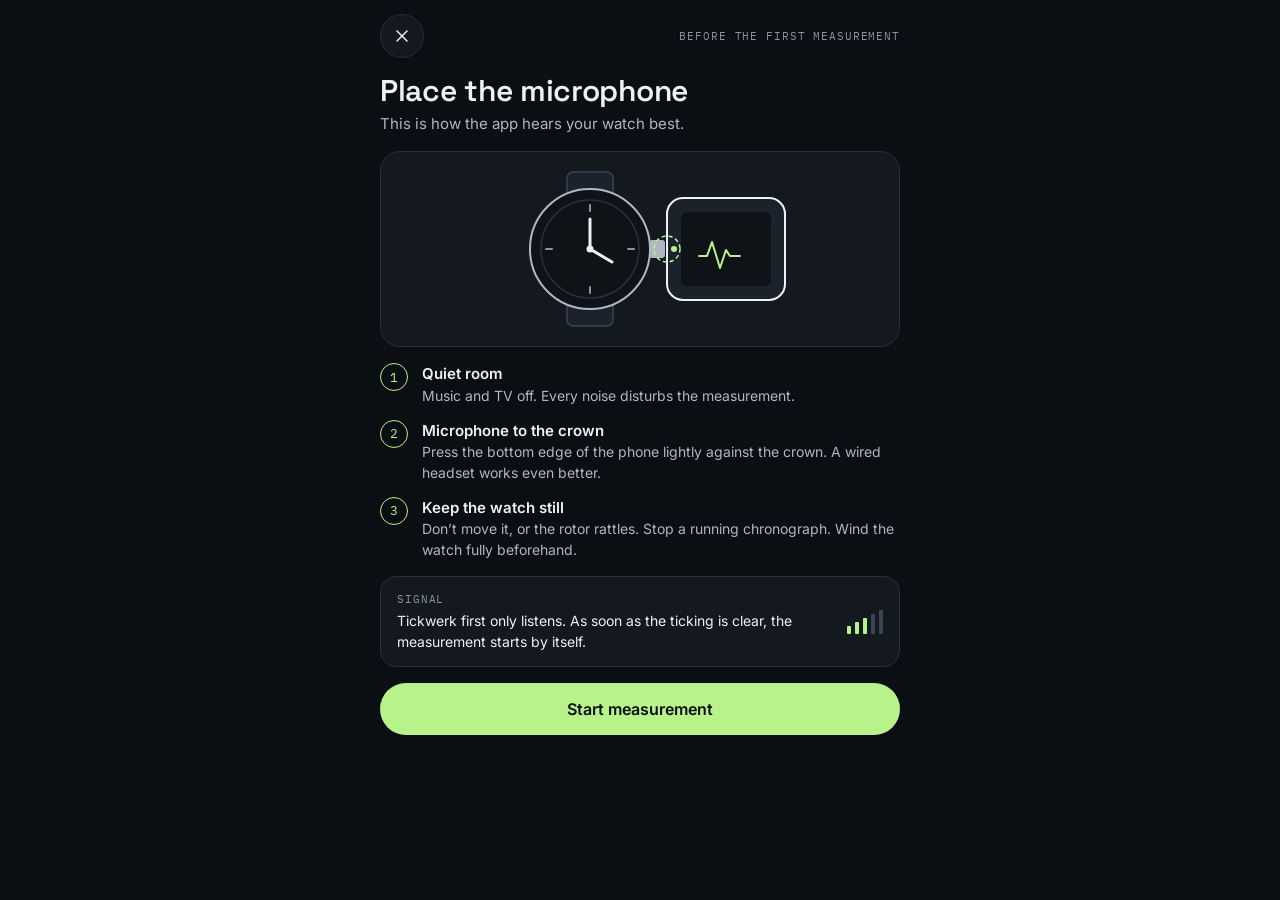
==== tickwerk-app-0.1/index.html @ 592c38da "Testversion 0.6.7: Aufklapper «Warum dauert das 60 Minuten?» Die Seite «Mit Internetzeit eichen» erk" ====
<!DOCTYPE html>
<html lang="de-CH">
<head>
<meta charset="utf-8">
<meta http-equiv="Content-Security-Policy" content="default-src 'none'; script-src 'self'; style-src 'self'; img-src 'self'; font-src 'self'; connect-src 'self' https://time.akamai.com; worker-src 'self'; manifest-src 'self'; media-src 'self' blob:; base-uri 'none'; form-action 'none'; object-src 'none'">
<meta name="referrer" content="no-referrer">
<meta name="viewport" content="width=device-width, initial-scale=1, viewport-fit=cover">
<meta name="theme-color" content="#0B0E12">
<meta name="description" content="Tickwerk misst mit dem Handy-Mikrofon, wie genau eine mechanische Uhr geht: Gangabweichung, Abfallfehler, Amplitude.">
<title>Tickwerk</title>
<link rel="manifest" href="manifest.webmanifest">
<link rel="icon" href="icons/favicon-48.png" sizes="48x48">
<link rel="apple-touch-icon" href="icons/apple-touch-icon.png">
<link rel="stylesheet" href="app.css">
</head>
<body>
<main id="app">

  <!-- ======================= MESSEN ======================= -->
  <section class="screen" id="scr-measure" aria-label="Messen">
    <div class="mhead">
      <div class="mhead-txt">
        <span class="eyebrow" id="mState">Bereit</span>
        <span class="mwatch-name" id="mWatchName">Unbekannte Uhr</span>
        <span class="mono-sub" id="mWatchSub">Werk unbekannt</span>
      </div>
      <button type="button" class="round" id="mWatchPick" aria-label="Uhr wechseln" aria-haspopup="dialog">
        <svg viewBox="0 0 24 24" aria-hidden="true"><path d="M6 9l6 6 6-6"/></svg>
      </button>
    </div>
    <div class="chips">
      <label class="chip"><span class="sr">Lage</span>
        <select id="mPos">
          <option value="ZO">Zifferblatt oben</option>
          <option value="ZU">Zifferblatt unten</option>
          <option value="KU">Krone unten</option>
          <option value="KO">Krone oben</option>
          <option value="KL">Krone links</option>
          <option value="KR">Krone rechts</option>
        </select>
      </label>
      <label class="chip"><span class="sr">Messdauer</span>
        <select id="mDur"><option value="20">20 s</option><option value="30">30 s</option><option value="60">60 s</option></select>
      </label>
      <button type="button" class="chip chip-btn" id="mTools" aria-haspopup="dialog">Werkzeuge</button>
    </div>

    <div class="readout" id="mCountBox">
      <span class="eyebrow">Gangabweichung<button type="button" class="info" data-info="rate" aria-label="Erklärung: Gangabweichung"></button></span>
      <div class="big-row"><span class="big" id="mRate">–</span><span class="big-unit">s/Tag</span></div>
      <div class="count-box"><span class="count-n" id="mCountN"></span><span class="count-t" id="mCountT"></span></div>
      <span class="sigma" id="mSigma"></span>
    </div>
    <div class="scale" aria-hidden="true">
      <div class="scale-track">
        <div class="scale-band"></div>
        <div class="scale-ticks"></div>
        <div class="scale-marker" id="mMarker" hidden><span></span></div>
      </div>
      <div class="scale-labels"><span>−20</span><span>−10</span><span>0</span><span>+10</span><span>+20</span></div>
    </div>
    <p class="verdict-line" id="mVerdict" hidden><span class="dot"></span><span id="mVerdictText"></span></p>
    <div class="notice gr-notice" id="mGr" hidden>
      <p id="mGrText"></p>
      <button type="button" class="btn-link" id="mGrX">Nicht für den Test</button>
      <button type="button" class="btn-ghost small" id="mGrOpen" hidden>Zum Gangreserve-Test</button>
    </div>
    <p class="status center-status" id="status" data-kind="">«Messen» tippen und die Unterkante des Handys an die Krone halten.</p>
    <div class="actions center" id="mSearch" hidden><button type="button" class="btn-ghost small" id="mForce">Jetzt messen</button></div>
    <div class="notice" id="mQuartz" hidden>
      <p>Das klingt nach einer Quarzuhr: ein Schritt pro Sekunde. Mechanische Uhren ticken 5- bis 10-mal pro Sekunde. Eine Quarzuhr misst Tickwerk nicht als Uhr, aber mit ihr lässt sich die Handy-Uhr eichen.</p>
      <button type="button" class="btn-ghost small" id="mQuartzGo">Handy-Uhr damit eichen</button>
    </div>

    <div class="notice" id="bphWarn" hidden>
      <p id="bphWarnText"></p>
      <button type="button" class="btn-ghost small" id="bphFix"></button>
    </div>

    <div class="mlist">
      <div class="mrow">
        <span class="mlabel">Abfallfehler<span class="pro-tag" id="mBeTag" hidden>Pro</span><button type="button" class="info" data-info="be" aria-label="Erklärung: Abfallfehler"></button></span>
        <span class="mval-wrap"><span class="mono-sub" id="mBeNote"></span><span class="mval" id="mBe">–</span></span>
      </div>
      <div class="mrow">
        <span class="mlabel">Amplitude<span class="pro-tag" id="mAmpTag" hidden>Pro</span><button type="button" class="info" data-info="amp" aria-label="Erklärung: Amplitude"></button></span>
        <span class="mval-wrap"><span class="mono-sub" id="mLift"></span><span class="mval" id="mAmp">–</span></span>
      </div>
      <div class="mrow">
        <span class="mlabel">Schlagzahl<button type="button" class="info" data-info="bph" aria-label="Erklärung: Schlagzahl"></button></span>
        <span class="mval-wrap"><span class="mono-sub" id="mBphNote">erkannt</span><span class="mval" id="mBph">–</span></span>
      </div>
    </div>
    <p class="hint center" id="mFree" hidden></p>

    <div class="card tape-card">
      <div class="row-between">
        <span class="eyebrow">Papierstreifen<button type="button" class="info" data-info="tape" aria-label="Erklärung: Papierstreifen"></button></span>
        <span class="signal" id="mSignal" data-level="0">
          <svg viewBox="0 0 16 14" aria-hidden="true"><rect x="0" y="9" width="3" height="5" rx="1"/><rect x="4.3" y="6" width="3" height="8" rx="1"/><rect x="8.6" y="3" width="3" height="11" rx="1"/><rect x="12.9" y="0" width="3" height="14" rx="1"/></svg>
          <span id="mSignalText">kein Signal</span><button type="button" class="info" data-info="signal" aria-label="Erklärung: Signal"></button>
        </span>
      </div>
      <canvas class="plot" id="mTape" height="84" aria-label="Papierstreifen"></canvas>
      <div class="level" aria-hidden="true"><div class="level-fill" id="levelFill"></div></div>
    </div>
    <details class="card details" id="mDetails">
      <summary>Ein Schlag im Detail</summary>
      <canvas class="plot" id="mBeat" height="150" aria-label="Gemittelter Schlag"></canvas>
      <p class="hint" id="mDetailHint">Grün: Tick, blau: Tack. Gestrichelt: Auslösung und Fall.</p>
    </details>

    <button type="button" class="btn-primary btn-big" id="mStart"><span class="prog" id="mProg"></span><span class="btn-label" id="mStartLabel">Messen</span></button>
    <div class="actions center" id="mActions">
      <button type="button" class="btn-ghost small" id="imgBtn" hidden>Als Bild teilen</button>
      <button type="button" class="btn-ghost small" id="shareBtn" hidden>Aufnahme teilen (WAV)<span class="pro-tag">Pro</span></button>
      <button type="button" class="btn-link" id="mGuide">So legst du das Handy an</button>
    </div>
  </section>

  <!-- ======================= MEINE UHREN ======================= -->
  <section class="screen" id="scr-watches" aria-label="Meine Uhren" hidden>
    <div class="phead">
      <div class="title-block">
        <h1>Meine Uhren</h1>
        <span class="mono-sub" id="wCount">0 Uhren</span>
      </div>
      <button type="button" class="round accent" id="wAdd" aria-label="Uhr hinzufügen">
        <svg viewBox="0 0 24 24" aria-hidden="true"><path d="M12 5v14"/><path d="M5 12h14"/></svg>
      </button>
    </div>
    <div class="cards" id="watchCards"></div>
    <div class="empty" id="watchEmpty" hidden>
      <p>Noch keine Uhr gespeichert. Mit einer eigenen Uhr stimmen Hebewinkel und Schlagzahl, und du siehst den Verlauf.</p>
      <button type="button" class="btn-primary" id="wAddFirst">Uhr hinzufügen</button>
    </div>
  </section>

  <!-- ======================= UHR MIT VERLAUF ======================= -->
  <section class="screen" id="scr-watch" aria-label="Uhr mit Verlauf" hidden>
    <div class="bar">
      <button type="button" class="back" data-back><svg viewBox="0 0 24 24" aria-hidden="true"><path d="M15 6l-6 6 6 6"/></svg><span>Meine Uhren</span></button>
      <span class="bar-btns">
        <button type="button" class="round" id="dEdit" aria-label="Uhr bearbeiten">
          <svg viewBox="0 0 24 24" aria-hidden="true"><path d="M4 20h4L19 9l-4-4L4 16z"/><path d="M13.5 6.5l4 4"/></svg>
        </button>
        <button type="button" class="round" id="dShare" aria-label="Messprotokoll als PDF teilen" data-mech>
          <svg viewBox="0 0 24 24" aria-hidden="true"><path d="M12 3v12"/><path d="M8 7l4-4 4 4"/><path d="M5 13v6a2 2 0 0 0 2 2h10a2 2 0 0 0 2-2v-6"/></svg>
        </button>
      </span>
    </div>
    <div class="title-block">
      <h1 class="h1-sm" id="dName"></h1>
      <span class="mono-sub" id="dCal"></span>
      <button type="button" class="btn-link left" id="dDetective" hidden>Werk bestimmen mit dem Werk-Detektiv</button>
    </div>
    <div class="due" id="dDue" hidden></div>
    <div class="card" data-quartz>
      <span class="card-title">Quarzuhr als Referenz</span>
      <p class="hint">Mit dem Mikrofon misst Tickwerk nur mechanische Uhren. Vergleiche diese Uhr über etwa eine Woche mit der genauen Zeit: Dann kennt Tickwerk ihren Gang, und du kannst die Handy-Uhr damit genauer eichen (Mehr → Einstellungen → Eichung → «Mit einer Quarzuhr»).</p>
    </div>
    <div class="actions grow" data-mech>
      <button type="button" class="btn-primary" id="dMeasure">Jetzt messen</button>
      <button type="button" class="btn-ghost" id="dLagen">Lagen-Test<span class="pro-tag">Pro</span></button>
    </div>
    <span class="pdfbar" id="dShareBar" hidden></span>
    <div class="tiles3" data-mech>
      <div class="tile"><span class="eyebrow">Schlagzahl</span><span class="tile-v" id="dBph">–</span><button type="button" class="info" data-info="bph" aria-label="Erklärung: Schlagzahl"></button></div>
      <div class="tile"><span class="eyebrow">Hebewinkel</span><span class="tile-v" id="dLift">–</span><button type="button" class="info" data-info="lift" aria-label="Erklärung: Hebewinkel"></button></div>
      <div class="tile"><span class="eyebrow">Messungen</span><span class="tile-v" id="dCount">0</span></div>
    </div>
    <div class="card" data-mech>
      <div class="row-between"><span class="card-title">Gangabweichung<button type="button" class="info" data-info="rate" aria-label="Erklärung: Gangabweichung"></button></span><span class="mono-sub" id="dRange"></span></div>
      <div class="bars" id="dBars"></div>
      <div class="bar-labels" id="dBarLabels" aria-hidden="true"></div>
    </div>
    <div class="insight" id="dInsight" data-mech hidden></div>
    <details class="card fold dtime" id="dTimeCard" data-fold="dt">
      <summary><span class="fold-t"><span class="card-title">Gang im Alltag</span></span><span class="fold-r"><span class="mono-sub" id="dtSub"></span><svg class="chev" viewBox="0 0 24 24" aria-hidden="true"><path d="M6 9l6 6 6-6"/></svg></span></summary>
      <div class="fold-body">
        <div class="big-row dt-rate" id="dtRateRow" hidden><span class="big big-md" id="dtRate">–</span><span class="big-unit">s/Tag</span></div>
        <span class="sigma" id="dtSigma"></span>
        <p class="hint" id="dtText"></p>
        <ul class="rows lrows" id="dtRows"></ul>
        <div class="actions">
          <button type="button" class="btn-ghost small" id="dtNow">Mit der Atomzeit vergleichen</button>
          <button type="button" class="btn-link" id="dtReset" hidden>Neue Reihe beginnen</button>
          <button type="button" class="info" data-info="daily" aria-label="Erklärung: Gang im Alltag"></button>
        </div>
        <div class="remind" id="dtRemind" hidden>
          <span class="remind-t" id="dtDue"></span>
          <div class="actions"><a class="btn-ghost small btn-a" id="dtCal" href="#" target="_blank" rel="noopener noreferrer">Google Kalender</a><button type="button" class="btn-ghost small" id="dtIcs">Kalenderdatei (.ics)</button></div>
        </div>
      </div>
    </details>
    <details class="card fold dgr" id="dGrCard" data-fold="gr" data-mech>
      <summary><span class="fold-t"><span class="card-title">Gangreserve-Test<span class="pro-tag">Pro</span></span></span><span class="fold-r"><span class="mono-sub" id="grSub"></span><svg class="chev" viewBox="0 0 24 24" aria-hidden="true"><path d="M6 9l6 6 6-6"/></svg></span></summary>
      <div class="fold-body">
        <p class="hint" id="grText"></p>
        <ul class="rows lrows" id="grRows" hidden></ul>
        <p class="verdict-line left" id="grVerdict" data-kind="" hidden><span class="dot"></span><span id="grVerdictText"></span></p>
        <p class="hint" id="grIso" hidden></p>
        <div class="actions">
          <button type="button" class="btn-ghost small" id="grGo">Voll aufgezogen: jetzt messen</button>
          <button type="button" class="btn-link" id="grStop" hidden>Uhr ist stehen geblieben</button>
          <button type="button" class="btn-link" id="grReset" hidden>Neuen Test beginnen</button>
          <button type="button" class="info" data-info="gr" aria-label="Erklärung: Gangreserve-Test"></button>
        </div>
        <div class="remind" id="grRemind" hidden>
          <span class="remind-t" id="grDue"></span>
          <div class="actions"><a class="btn-ghost small btn-a" id="grCal" href="#" target="_blank" rel="noopener noreferrer">Google Kalender</a><button type="button" class="btn-ghost small" id="grIcs">Kalenderdatei (.ics)</button></div>
        </div>
      </div>
    </details>
    <details class="card fold dlagen" id="dLagenCard" data-fold="lg" data-mech hidden>
      <summary><span class="fold-t"><span class="card-title">Letzter Lagen-Test</span></span><span class="fold-r"><span class="mono-sub" id="dlSub"></span><svg class="chev" viewBox="0 0 24 24" aria-hidden="true"><path d="M6 9l6 6 6-6"/></svg></span></summary>
      <div class="fold-body">
        <span class="mono-sub" id="dlDate"></span>
        <dl class="metrics">
          <div class="metric"><dt>Mittel</dt><dd id="dlMean">–</dd><small>s/Tag</small></div>
          <div class="metric"><dt>Lagendifferenz<button type="button" class="info" data-info="spread" aria-label="Erklärung: Lagendifferenz"></button></dt><dd id="dlSpread">–</dd><small>s/Tag</small></div>
          <div class="metric"><dt>Abfallfehler<button type="button" class="info" data-info="be" aria-label="Erklärung: Abfallfehler"></button></dt><dd id="dlBe">–</dd><small>ms, Mittel</small></div>
          <div class="metric"><dt>Amplitude<button type="button" class="info" data-info="amp" aria-label="Erklärung: Amplitude"></button></dt><dd id="dlAmp">–</dd><small>waagrecht / senkrecht</small></div>
          <div class="metric wide"><dt>ETA-Stufe zum Vergleich<button type="button" class="info" data-info="grade" aria-label="Erklärung: ETA-Stufen"></button></dt><dd id="dlGrade">–</dd><small id="dlGradeSub"></small></div>
          <div class="metric wide" id="dlGangBox" hidden><dt>Werksvorgabe</dt><dd id="dlGang">–</dd><small id="dlGangSub"></small></div>
        </dl>
        <ul class="rows lrows" id="dlRows"></ul>
        <p class="hint" id="dlNote" hidden></p>
        <div class="actions">
          <button type="button" class="btn-ghost small" id="dlPdf">Protokoll dieses Tests (PDF)</button>
          <button type="button" class="btn-ghost small" id="dlImg">Als Bild teilen</button>
          <button type="button" class="btn-ghost small" id="dlOpen" hidden>Fortsetzen</button>
        </div>
        <span class="pdfbar" id="dlPdfBar" hidden></span>
      </div>
    </details>
    <details class="card fold" id="dListCard" data-fold="ms" data-mech>
      <summary><span class="fold-t"><span class="card-title">Letzte Messungen</span></span><span class="fold-r"><span class="mono-sub" id="dListSub"></span><svg class="chev" viewBox="0 0 24 24" aria-hidden="true"><path d="M6 9l6 6 6-6"/></svg></span></summary>
      <div class="fold-body">
        <ul class="rows" id="dList"></ul>
        <p class="hint" id="dMore" hidden></p>
        <div class="actions">
          <button type="button" class="btn-ghost small" id="dPdf">Messprotokoll (PDF)<span class="pro-tag">Pro</span></button>
          <button type="button" class="btn-ghost small" id="dCsv">Tabelle (CSV)<span class="pro-tag">Pro</span></button>
        </div>
        <span class="pdfbar" id="dPdfBar" hidden></span>
        <span class="pdfbar" id="dCsvBar" hidden></span>
      </div>
    </details>
  </section>

  <!-- ======================= UHR HINZUFÜGEN / BEARBEITEN ======================= -->
  <section class="screen" id="scr-edit" aria-label="Uhr bearbeiten" hidden>
    <div class="bar">
      <button type="button" class="back" data-back><svg viewBox="0 0 24 24" aria-hidden="true"><path d="M15 6l-6 6 6 6"/></svg><span>Zurück</span></button>
    </div>
    <h1 id="watchFormTitle">Uhr hinzufügen</h1>
    <form class="form" id="watchForm" autocomplete="off">
      <div class="field find" id="wFindBox">
        <label for="wFind">Modell oder Werk suchen</label>
        <input type="search" id="wFind" placeholder="z. B. Submariner, PRX, Speedmaster, 2824" enterkeyhint="search"
               role="combobox" aria-autocomplete="list" aria-expanded="false" aria-controls="wFindList" spellcheck="false">
        <ul class="suggest" id="wFindList" role="listbox" aria-label="Vorschläge" hidden></ul>
        <p class="hint" id="wFindNote"></p>
        <button type="button" class="btn-link left" id="wMissing" hidden>Modell fehlt? Melden</button>
      </div>
      <div class="field">
        <label for="wName">Name</label>
        <input type="text" id="wName" placeholder="z. B. Omega Seamaster" required maxlength="60">
      </div>
      <label class="switch"><input type="checkbox" id="wQuartz"><span>Quarzuhr</span></label>
      <p class="hint">Für eine Uhr mit Batterie. Mit dem Mikrofon misst Tickwerk nur mechanische Uhren; eine Quarzuhr dient als Referenz: für «Gang im Alltag» und um die Handy-Uhr genauer zu eichen.</p>
      <div class="form" id="wMech">
      <div class="field find">
        <label for="wCalFind">Kaliber (Werk)</label>
        <div class="combo">
          <input type="search" id="wCalFind" placeholder="Werk suchen, z. B. 2824, NH35, L888" enterkeyhint="search"
                 role="combobox" aria-autocomplete="list" aria-expanded="false" aria-controls="wCalList" spellcheck="false" autocomplete="off">
          <button type="button" class="combo-x" id="wCalClear" aria-label="Werk entfernen" hidden><svg viewBox="0 0 24 24" aria-hidden="true"><path d="M7 7l10 10"/><path d="M17 7L7 17"/></svg></button>
        </div>
        <input type="hidden" id="wCal" value="">
        <ul class="suggest" id="wCalList" role="listbox" aria-label="Werke" hidden></ul>
        <p class="hint" id="wCalNote"></p>
        <button type="button" class="btn-link left" id="wDetective">Werk unbekannt? Werk-Detektiv</button>
      </div>
      <div class="row2">
        <div class="field">
          <label for="wLift">Hebewinkel</label>
          <div class="inline"><input type="number" id="wLift" value="52" min="30" max="70" step="0.5" inputmode="decimal"><span class="unit">Grad</span></div>
        </div>
        <div class="field">
          <label for="wBph">Schlagzahl (erwartet)</label>
          <select id="wBph">
            <option value="">unbekannt</option>
            <option value="12000">12’000</option><option value="14400">14’400</option><option value="17280">17’280</option><option value="18000">18’000</option>
            <option value="19800">19’800</option><option value="21600">21’600</option><option value="25200">25’200</option><option value="28800">28’800</option>
            <option value="36000">36’000</option><option value="43200">43’200</option>
          </select>
        </div>
      </div>
      <p class="hint">Der Hebewinkel wirkt nur auf die Amplitude. Unbekannt: 52 Grad lassen. Die Schlagzahl erkennt Tickwerk selbst und meldet sich, wenn sie nicht zur Angabe passt.</p>
      </div>
      <button type="submit" class="btn-primary btn-big" id="wSave">Speichern</button>
      <button type="button" class="btn-ghost btn-big danger" id="wDelete" hidden>Uhr löschen</button>
    </form>
  </section>

  <!-- ======================= LAGEN-TEST ======================= -->
  <section class="screen" id="scr-lagen" aria-label="Lagen-Test" hidden>
    <div class="bar">
      <button type="button" class="back" id="lBack"><svg viewBox="0 0 24 24" aria-hidden="true"><path d="M15 6l-6 6 6 6"/></svg><span id="lBackLabel">Zurück</span></button>
      <span class="mono-sub" id="lStep"></span>
    </div>
    <div class="title-block">
      <h1>Lagen-Test</h1>
      <p class="lead" id="lLead"></p>
    </div>
    <div class="seg" role="radiogroup" aria-label="Anzahl Lagen" id="lSet">
      <button type="button" role="radio" data-set="4">4 Lagen</button>
      <button type="button" role="radio" data-set="6">6 Lagen</button>
    </div>
    <div class="progress" id="lProgress" aria-hidden="true"></div>
    <div class="card lresult" id="lResult" hidden>
      <span class="eyebrow">Ergebnis · Mittel der Lagen</span>
      <div class="big-row"><span class="big big-md" id="lgMean">–</span><span class="big-unit">s/Tag</span></div>
      <dl class="metrics">
        <div class="metric"><dt>Lagendifferenz<button type="button" class="info" data-info="spread" aria-label="Erklärung: Lagendifferenz"></button></dt><dd id="lgSpread">–</dd><small>s/Tag</small></div>
        <div class="metric"><dt>Senkrecht − waagrecht<button type="button" class="info" data-info="hv" aria-label="Erklärung: Senkrecht gegenüber waagrecht"></button></dt><dd id="lgHV">–</dd><small>s/Tag</small></div>
        <div class="metric"><dt>Abfallfehler<button type="button" class="info" data-info="be" aria-label="Erklärung: Abfallfehler"></button></dt><dd id="lgBe">–</dd><small>ms, Mittel</small></div>
        <div class="metric"><dt>Amplitude<button type="button" class="info" data-info="amp" aria-label="Erklärung: Amplitude"></button></dt><dd id="lgAmp">–</dd><small id="lgAmpNote">waagrecht / senkrecht</small></div>
        <div class="metric wide"><dt>ETA-Stufe zum Vergleich<button type="button" class="info" data-info="grade" aria-label="Erklärung: ETA-Stufen"></button></dt><dd id="lgGrade">–</dd><small id="lgGradeSub"></small></div>
        <div class="metric wide" id="lgGangBox" hidden><dt>Werksvorgabe</dt><dd id="lgGang">–</dd><small id="lgGangSub"></small></div>
      </dl>
      <canvas class="plot" id="lagenChart" height="190" aria-label="Gang je Lage"></canvas>
      <p class="verdict" id="lgVerdict"></p>
      <button type="button" class="btn-primary" id="lgPdf">Protokoll dieses Tests (PDF)</button>
      <button type="button" class="btn-ghost" id="lgImg">Als Bild teilen</button>
      <span class="pdfbar" id="lgPdfBar" hidden></span>
    </div>
    <div class="tiles2" id="lTiles"></div>
    <div class="card diff-card" id="lDiffCard">
      <div class="diff-txt"><span class="card-title">Grösste Lagendifferenz bisher</span><span class="mono-sub" id="lDiffSub">noch zu wenige Lagen</span></div>
      <span class="diff-v" id="lDiff">–</span>
    </div>
    <p class="status" id="lStatus" data-kind=""></p>
    <button type="button" class="btn-primary btn-big" id="lNext"><span class="btn-label" id="lNextLabel">Messen</span></button>
    <button type="button" class="btn-ghost btn-big" id="lCancel">Abbrechen</button>
  </section>

  <!-- ======================= LAGEN-TEST: EINE LAGE MESSEN ======================= -->
  <section class="screen" id="scr-lpos" aria-label="Lage messen" hidden>
    <div class="bar">
      <button type="button" class="back" data-back><svg viewBox="0 0 24 24" aria-hidden="true"><path d="M15 6l-6 6 6 6"/></svg><span>Alle Lagen</span></button>
      <span class="mono-sub" id="pStep"></span>
    </div>
    <div class="card lp-guide" id="pCountBox">
      <svg class="pos-icon lp-icon" id="pIcon" viewBox="0 0 110 110" role="img" aria-label=""></svg>
      <div class="lp-count"><span class="count-n" id="pCountN"></span><span class="count-t" id="pCountT"></span></div>
      <div class="lp-guide-txt">
        <span class="eyebrow">So liegt die Uhr</span>
        <span class="now-name" id="pName"></span>
        <span class="now-hint" id="pHint"></span>
      </div>
    </div>
    <div class="card lp-live">
      <div class="row-between">
        <span class="eyebrow" id="pState">Bereit</span>
        <span class="signal" id="pSignal" data-level="0">
          <svg viewBox="0 0 16 14" aria-hidden="true"><rect x="0" y="9" width="3" height="5" rx="1"/><rect x="4.3" y="6" width="3" height="8" rx="1"/><rect x="8.6" y="3" width="3" height="11" rx="1"/><rect x="12.9" y="0" width="3" height="14" rx="1"/></svg>
          <span id="pSignalText">kein Signal</span><button type="button" class="info" data-info="signal" aria-label="Erklärung: Signal"></button>
        </span>
      </div>
      <div class="big-row lp-rate"><span class="big big-md" id="pRate">–</span><span class="big-unit">s/Tag</span></div>
      <span class="sigma center" id="pSub"></span>
      <dl class="metrics" id="pMetrics" hidden>
        <div class="metric"><dt>Amplitude<button type="button" class="info" data-info="amp" aria-label="Erklärung: Amplitude"></button></dt><dd id="pAmp">–</dd><small id="pAmpNote"></small></div>
        <div class="metric"><dt>Abfallfehler<button type="button" class="info" data-info="be" aria-label="Erklärung: Abfallfehler"></button></dt><dd id="pBe">–</dd><small>ms</small></div>
      </dl>
      <canvas class="plot" id="pTape" height="84" aria-label="Papierstreifen"></canvas>
      <div class="level" aria-hidden="true"><div class="level-fill" id="pLevel"></div></div>
    </div>
    <p class="status" id="pStatus" data-kind=""></p>
    <div class="actions center" id="pSearch" hidden><button type="button" class="btn-ghost small" id="pForce">Jetzt messen</button></div>
    <button type="button" class="btn-primary btn-big" id="pStart"><span class="prog" id="pProg"></span><span class="btn-label" id="pStartLabel">Messen</span></button>
    <button type="button" class="btn-ghost btn-big" id="pAlt" hidden>Zur Auswahl</button>
  </section>

  <!-- ======================= REGULIEREN ======================= -->
  <section class="screen" id="scr-reg" aria-label="Regulieren" hidden>
    <div class="bar">
      <button type="button" class="back" data-back><svg viewBox="0 0 24 24" aria-hidden="true"><path d="M15 6l-6 6 6 6"/></svg><span>Zurück</span></button>
    </div>
    <div class="title-block">
      <h1>Regulieren</h1>
      <span class="mono-sub" id="rWatch"></span>
      <p class="lead">Der Gang laufend, alle zwei Sekunden neu: So siehst du sofort, was eine Verstellung am Werk bewirkt. Gespeichert wird nichts.</p>
    </div>
    <div class="card reg-live">
      <div class="row-between">
        <span class="eyebrow" id="rState">Bereit</span>
        <span class="signal" id="rSignal" data-level="0">
          <svg viewBox="0 0 16 14" aria-hidden="true"><rect x="0" y="9" width="3" height="5" rx="1"/><rect x="4.3" y="6" width="3" height="8" rx="1"/><rect x="8.6" y="3" width="3" height="11" rx="1"/><rect x="12.9" y="0" width="3" height="14" rx="1"/></svg>
          <span id="rSignalText">kein Signal</span><button type="button" class="info" data-info="signal" aria-label="Erklärung: Signal"></button>
        </span>
      </div>
      <div class="big-row reg-rate"><span class="big big-md" id="rRate">–</span><span class="big-unit">s/Tag</span></div>
      <span class="sigma center" id="rSub"></span>
      <div class="scale" aria-hidden="true">
        <div class="scale-track">
          <div class="scale-band"></div>
          <div class="scale-ticks"></div>
          <div class="scale-marker" id="rMarker" hidden><span></span></div>
        </div>
        <div class="scale-labels"><span>−20</span><span>−10</span><span>0</span><span>+10</span><span>+20</span></div>
      </div>
      <dl class="metrics">
        <div class="metric"><dt>Abfallfehler<button type="button" class="info" data-info="be" aria-label="Erklärung: Abfallfehler"></button></dt><dd id="rBe">–</dd><small id="rBeNote">ms</small></div>
        <div class="metric"><dt>Amplitude<button type="button" class="info" data-info="amp" aria-label="Erklärung: Amplitude"></button></dt><dd id="rAmp">–</dd><small id="rAmpNote"></small></div>
      </dl>
    </div>
    <div class="card tape-card">
      <span class="eyebrow">Verlauf · Gang in s/Tag</span>
      <canvas class="plot" id="rTrend" height="128" aria-label="Verlauf des Gangs"></canvas>
    </div>
    <div class="card tape-card">
      <span class="eyebrow">Papierstreifen · Tick und Tack<button type="button" class="info" data-info="tape" aria-label="Erklärung: Papierstreifen"></button></span>
      <canvas class="plot" id="rTape" height="84" aria-label="Papierstreifen"></canvas>
      <div class="level" aria-hidden="true"><div class="level-fill" id="rLevel"></div></div>
    </div>
    <p class="status" id="rStatus" data-kind=""></p>
    <button type="button" class="btn-primary btn-big" id="rStart"><span class="prog" id="rProg"></span><span class="btn-label" id="rStartLabel">Starten</span></button>
    <p class="hint">Nach einer Verstellung kurz warten: Ändert sich der Gang, merkt Tickwerk das und mittelt neu. Selbst am Werk arbeiten nur, wenn du die Uhr sicher öffnen kannst. Sonst ist das eine Arbeit für den Uhrmacher.</p>
  </section>

  <!-- ======================= WERK-DETEKTIV ======================= -->
  <section class="screen" id="scr-detektiv" aria-label="Werk-Detektiv" hidden>
    <div class="bar">
      <button type="button" class="back" data-back><svg viewBox="0 0 24 24" aria-hidden="true"><path d="M15 6l-6 6 6 6"/></svg><span id="xBackLabel">Zurück</span></button>
    </div>
    <div class="title-block">
      <h1>Werk-Detektiv</h1>
      <p class="lead">Welches Werk steckt in der Uhr? Die Schlagzahl und ein paar Fragen, die du an der Uhr selbst prüfen kannst, grenzen es ein.</p>
    </div>
    <div class="card qcard">
      <span class="field-t">Schlagzahl</span>
      <select id="xBph" aria-label="Schlagzahl">
        <option value="">unbekannt</option>
        <option value="18000">18’000 A/h</option><option value="19800">19’800 A/h</option><option value="21600">21’600 A/h</option>
        <option value="25200">25’200 A/h</option><option value="28800">28’800 A/h</option><option value="36000">36’000 A/h</option>
      </select>
      <p class="hint" id="xBphNote">Am sichersten: die Uhr zuerst einmal messen. Tickwerk erkennt die Schlagzahl dabei selbst.</p>
    </div>
    <div class="card qcard" data-q="auto">
      <span class="field-t">Zieht sich die Uhr beim Tragen selbst auf?</span>
      <span class="hint">Automatik: Durch einen Glasboden sieht man den Rotor, oder «Automatic» steht auf dem Zifferblatt.</span>
      <div class="seg seg3" role="radiogroup"><button type="button" role="radio" data-v="ja">Ja</button><button type="button" role="radio" data-v="nein">Nein</button><button type="button" role="radio" data-v="">Weiss nicht</button></div>
    </div>
    <div class="card qcard" data-q="hand">
      <span class="field-t">Lässt sie sich an der Krone aufziehen?</span>
      <span class="hint">Krone in der ersten Stellung vorwärts drehen: Man spürt ein leichtes Ratschen und die Feder spannt sich.</span>
      <div class="seg seg3" role="radiogroup"><button type="button" role="radio" data-v="ja">Ja</button><button type="button" role="radio" data-v="nein">Nein</button><button type="button" role="radio" data-v="">Weiss nicht</button></div>
    </div>
    <div class="card qcard" data-q="stopp">
      <span class="field-t">Bleibt der Sekundenzeiger stehen, wenn du die Krone ganz herausziehst?</span>
      <span class="hint">Sekundenstopp. Danach die Krone wieder hineindrücken.</span>
      <div class="seg seg3" role="radiogroup"><button type="button" role="radio" data-v="ja">Ja</button><button type="button" role="radio" data-v="nein">Nein</button><button type="button" role="radio" data-v="">Weiss nicht</button></div>
    </div>
    <div class="card qcard" data-q="datum">
      <span class="field-t">Was zeigt die Uhr ausser der Zeit?</span>
      <div class="seg seg4" role="radiogroup"><button type="button" role="radio" data-v="kein">Nichts</button><button type="button" role="radio" data-v="datum">Datum</button><button type="button" role="radio" data-v="tag">Datum, Tag</button><button type="button" role="radio" data-v="">?</button></div>
    </div>
    <div class="card qcard" data-q="chrono">
      <span class="field-t">Ist es ein Chronograph (Stoppuhr mit Drückern neben der Krone)?</span>
      <div class="seg seg3" role="radiogroup"><button type="button" role="radio" data-v="ja">Ja</button><button type="button" role="radio" data-v="nein">Nein</button><button type="button" role="radio" data-v="">Weiss nicht</button></div>
    </div>
    <div class="section">
      <span class="eyebrow" id="xHead">Passende Werke</span>
      <ul class="rows xrows" id="xList"></ul>
      <p class="hint" id="xNote"></p>
    </div>
  </section>

  <!-- ======================= ZEITVERGLEICH (Gang im Alltag) ======================= -->
  <section class="screen" id="scr-zeit" aria-label="Zeitvergleich" hidden>
    <div class="bar">
      <button type="button" class="back" data-back><svg viewBox="0 0 24 24" aria-hidden="true"><path d="M15 6l-6 6 6 6"/></svg><span id="zBackLabel">Zurück</span></button>
      <span class="mono-sub">Zeitvergleich</span>
    </div>
    <div class="title-block">
      <h1 class="h1-sm" id="zTitle">Mit der Atomzeit vergleichen</h1>
      <p class="lead" id="zLead"></p>
      <button type="button" class="btn-link left" id="zRetry" hidden>Nochmals versuchen</button>
    </div>
    <div class="card zclock">
      <span class="eyebrow" id="zClockT">Zeit des Handys</span>
      <span class="zclock-t" id="zClock">--:--:--</span>
    </div>
    <div id="zStep1">
      <p class="lead center">Schau auf den Sekundenzeiger deiner Uhr. Tippe genau dann, wenn er auf der 12 steht.</p>
      <button type="button" class="btn-primary ztap" id="zTap">Jetzt<small>Sekundenzeiger auf 12</small></button>
    </div>
    <div id="zStep2" hidden>
      <div class="card">
        <span class="eyebrow">Deine Uhr zeigte</span>
        <div class="zpick">
          <button type="button" class="round" id="zMinus" aria-label="Eine Minute früher"><svg viewBox="0 0 24 24" aria-hidden="true"><path d="M6 12h12"/></svg></button>
          <span class="zclock-t" id="zWatch">--:--</span>
          <button type="button" class="round" id="zPlus" aria-label="Eine Minute später"><svg viewBox="0 0 24 24" aria-hidden="true"><path d="M12 6v12"/><path d="M6 12h12"/></svg></button>
        </div>
        <p class="hint center" id="zHint">Stimmt die Minute nicht, mit − und + anpassen.</p>
        <span class="eyebrow">Abweichung</span>
        <div class="big-row center"><span class="big big-md" id="zOff">–</span><span class="big-unit">s</span></div>
        <p class="hint center" id="zOffText"></p>
        <p class="hint center" id="zSrc"></p>
      </div>
      <button type="button" class="btn-primary btn-big" id="zSave">Speichern</button>
      <button type="button" class="btn-ghost btn-big" id="zAgain">Nochmals tippen</button>
    </div>
  </section>

  <!-- ======================= MIKROFON ANLEGEN ======================= -->
  <section class="screen" id="scr-guide" aria-label="Mikrofon anlegen" hidden>
    <div class="bar">
      <button type="button" class="round" data-back aria-label="Schliessen"><svg viewBox="0 0 24 24" aria-hidden="true"><path d="M6 6l12 12"/><path d="M18 6L6 18"/></svg></button>
      <span class="eyebrow">Vor der ersten Messung</span>
    </div>
    <div class="title-block">
      <h1>Mikrofon anlegen</h1>
      <p class="lead">So hört die App das Ticken deiner Uhr am besten.</p>
    </div>
    <figure class="guide-fig">
      <svg viewBox="0 0 310 170" role="img" aria-label="Die Unterkante des Handys mit dem Mikrofon berührt die Krone der Uhr">
        <rect x="82" y="8" width="46" height="26" rx="6" class="g-strap"/>
        <rect x="82" y="136" width="46" height="26" rx="6" class="g-strap"/>
        <circle cx="105" cy="85" r="60" class="g-case"/>
        <circle cx="105" cy="85" r="49" class="g-ring"/>
        <path d="M105 41v6M105 123v6M61 85h6M143 85h6" class="g-idx"/>
        <path d="M105 85L105 55" class="g-hand"/>
        <path d="M105 85L127 98" class="g-hand"/>
        <circle cx="105" cy="85" r="3.5" class="g-pin"/>
        <rect x="164" y="76" width="16" height="18" rx="3" class="g-crown"/>
        <rect x="182" y="34" width="118" height="102" rx="16" class="g-phone"/>
        <rect x="196" y="48" width="90" height="74" rx="6" class="g-screen"/>
        <circle cx="189" cy="85" r="3" class="g-mic"/>
        <circle cx="182" cy="85" r="13" class="g-wave"/>
        <path d="M214 92h8l5-14 8 26 6-18 4 6h10" class="g-pulse"/>
      </svg>
    </figure>
    <ol class="steps">
      <li><span class="num">1</span><div><span class="step-t">Ruhiger Raum</span><span class="step-s">Musik und Fernseher aus. Jedes Geräusch stört die Messung.</span></div></li>
      <li><span class="num">2</span><div><span class="step-t">Mikrofon an die Krone</span><span class="step-s">Die Unterkante des Handys leicht an die Krone drücken. Mit einem Kabel-Headset klappt es noch besser.</span></div></li>
      <li><span class="num">3</span><div><span class="step-t">Uhr ruhig liegen lassen</span><span class="step-s">Nicht bewegen, sonst klappert der Rotor. Einen laufenden Chronographen stoppen. Die Uhr vorher voll aufziehen.</span></div></li>
    </ol>
    <div class="card signal-card">
      <div class="signal-txt"><span class="eyebrow">Signal</span><span>Tickwerk hört zuerst nur zu. Sobald das Ticken klar ist, startet die Messung von selbst.</span></div>
      <svg viewBox="0 0 36 24" aria-hidden="true" class="bars-icon"><rect x="0" y="16" width="4" height="8" rx="1"/><rect x="8" y="12" width="4" height="12" rx="1"/><rect x="16" y="8" width="4" height="16" rx="1"/><rect x="24" y="4" width="4" height="20" rx="1" class="off"/><rect x="32" y="0" width="4" height="24" rx="1" class="off"/></svg>
    </div>
    <button type="button" class="btn-primary btn-big" id="gStart">Messung starten</button>
  </section>

  <!-- ======================= MEHR ======================= -->
  <section class="screen" id="scr-more" aria-label="Mehr" hidden>
    <div class="title-block"><h1>Mehr</h1><span class="mono-sub" id="moreVersion"></span></div>
    <ul class="menu">
      <li><button type="button" data-go="pro"><span class="menu-t">Tickwerk Pro</span><span class="menu-s" id="moreProState"></span></button></li>
    </ul>
    <div class="section gap">
      <span class="eyebrow">Werkzeuge</span>
      <ul class="menu" id="moreTools"></ul>
    </div>
    <div class="section gap">
      <span class="eyebrow">App</span>
      <ul class="menu">
        <li><button type="button" data-go="guide"><span class="menu-t">Mikrofon anlegen</span><span class="menu-s">So misst du richtig</span></button></li>
        <li><button type="button" data-go="history"><span class="menu-t">Alle Messungen</span><span class="menu-s" id="moreHistory"></span></button></li>
        <li><button type="button" data-go="settings"><span class="menu-t">Einstellungen</span><span class="menu-s">Sprache, Mikrofon, Datei auswerten, Daten sichern</span></button></li>
        <li><a href="datenschutz.html"><span class="menu-t">Datenschutz</span><span class="menu-s">Was mit deinen Daten passiert</span></a></li>
      </ul>
    </div>
    <div class="section gap">
      <span class="eyebrow">Version</span>
      <ul class="menu">
        <li><button type="button" id="newsBtn"><span class="menu-t">Was ist neu</span><span class="menu-s" id="newsSub"></span></button></li>
        <li><button type="button" id="updCheck"><span class="menu-t">Nach Update suchen</span><span class="menu-s" id="updState" role="status"></span></button></li>
        <li><button type="button" id="diagBtn"><span class="menu-t">Diagnose teilen</span><span class="menu-s">Version, Handy, Mikrofon und letzte Fehler als Text</span></button></li>
      </ul>
    </div>
    <div class="actions">
      <button type="button" class="btn-ghost small" id="installBtn" hidden>App installieren</button>
      <button type="button" class="btn-ghost small" id="updateBtn" hidden>Neue Version: neu laden</button>
    </div>
    <p class="hint" id="versionInfo"></p>
    <p class="hint">Tickwerk misst mit dem Smartphone-Mikrofon. Die Werte sind eine Selbstmessung, keine amtliche Prüfung. Schriften: Inter, Space Grotesk, IBM Plex Mono (SIL Open Font License).</p>
  </section>

  <!-- ======================= TICKWERK PRO ======================= -->
  <section class="screen" id="scr-pro" aria-label="Tickwerk Pro" hidden>
    <div class="bar"><button type="button" class="back" data-back><svg viewBox="0 0 24 24" aria-hidden="true"><path d="M15 6l-6 6 6 6"/></svg><span>Mehr</span></button></div>
    <div class="title-block"><h1>Tickwerk Pro</h1><p class="lead" id="proLead">Einmal kaufen, für immer behalten. Kein Abo.</p></div>
    <ul class="checks">
      <li>Abfallfehler und Amplitude bei jeder Messung</li>
      <li>Lagen-Test: bis zu sechs Lagen wie beim Uhrmacher</li>
      <li>Messprotokoll als PDF zum Drucken und Teilen</li>
      <li>Alle Messungen einer Uhr als Tabelle (CSV) für Excel</li>
      <li>Ganzer Verlauf und beliebig viele Uhren</li>
      <li>Regulier-Modus: der Gang laufend, während du am Werk einstellst</li>
      <li>Gangreserve-Test: voll aufgezogen und nach 24 Stunden</li>
      <li>Mikrofon wählen, zum Beispiel ein angestecktes</li>
      <li>Aufnahmen als WAV teilen</li>
    </ul>
    <p class="hint" id="proFree"></p>
    <div class="card pro-card" id="proState"></div>
    <button type="button" class="btn-primary btn-big" id="proBuy">Pro kaufen</button>
    <button type="button" class="btn-ghost btn-big" id="proRestore">Käufe wiederherstellen</button>
    <div class="card test-card" id="proTest" hidden>
      <label class="switch"><input type="checkbox" id="proTestToggle"><span>Testversion: Pro freigeschaltet</span></label>
      <p class="hint">Nur in der Testversion. Ausschalten, um die Gratis-Version zu prüfen (3 Messungen pro Woche mit allen Werten).</p>
      <button type="button" class="btn-ghost small" id="proTestReset">Gratis-Messungen dieser Woche zurücksetzen</button>
    </div>
    <p class="hint">Der Kauf läuft über Google Play. Tickwerk erfährt dabei weder deinen Namen noch deine Zahlungsdaten.</p>
  </section>

  <!-- ======================= ALLE MESSUNGEN ======================= -->
  <section class="screen" id="scr-history" aria-label="Alle Messungen" hidden>
    <div class="bar"><button type="button" class="back" data-back><svg viewBox="0 0 24 24" aria-hidden="true"><path d="M15 6l-6 6 6 6"/></svg><span>Mehr</span></button></div>
    <div class="title-block">
      <h1>Alle Messungen</h1>
      <select id="historyFilter" class="select-sm" aria-label="Uhr auswählen"></select>
    </div>
    <canvas class="plot" id="historyChart" height="150" aria-label="Gang über die Zeit"></canvas>
    <ul class="rows" id="historyList"></ul>
    <p class="hint" id="historyEmpty">Noch keine Messungen.</p>
    <p class="hint" id="historyPro" hidden></p>
  </section>

  <!-- ======================= EINSTELLUNGEN ======================= -->
  <section class="screen" id="scr-settings" aria-label="Einstellungen" hidden>
    <div class="bar"><button type="button" class="back" data-back><svg viewBox="0 0 24 24" aria-hidden="true"><path d="M15 6l-6 6 6 6"/></svg><span>Mehr</span></button></div>
    <h1>Einstellungen</h1>
    <div class="card">
      <div class="field">
        <label for="langSel">Sprache · Language</label>
        <select id="langSel">
          <option value="auto">Automatisch (Sprache des Handys)</option>
          <option value="de">Deutsch</option>
          <option value="en">English</option>
          <option value="fr">Français</option>
          <option value="it">Italiano</option>
        </select>
      </div>
    </div>
    <div class="card">
      <label class="switch"><input type="checkbox" id="autoStart"><span>Messung automatisch starten</span></label>
      <p class="hint">Tickwerk hört nach «Messen» zuerst nur zu und beginnt von selbst, sobald das Ticken klar ist.</p>
      <label class="switch"><input type="checkbox" id="extendOn"><span>Unsichere Messung verlängern</span></label>
      <p class="hint">Ist der Wert nach der gewählten Dauer unsicherer als ±0,5 s/Tag, misst Tickwerk weiter, höchstens bis 60 Sekunden.</p>
    </div>
    <div class="card">
      <label class="switch"><input type="checkbox" id="netOn"><span>Genaue Zeit aus dem Internet</span></label>
      <p class="hint" id="netHint"></p>
      <div class="field" id="netPickBox" hidden>
        <label for="netPick">Zeitquelle (nur in der Testversion)</label>
        <select id="netPick">
          <option value="">Automatisch: Zeitdienst, sonst Server der App</option>
          <option value="a">Nur der öffentliche Zeitdienst</option>
          <option value="s">Nur der Server der App</option>
        </select>
      </div>
    </div>
    <div class="card">
      <div class="field">
        <label for="micSel">Mikrofon<span class="pro-tag">Pro</span></label>
        <select id="micSel"><option value="">Standard (vom Handy gewählt)</option></select>
      </div>
      <div class="actions"><button type="button" class="btn-ghost small" id="micScan">Mikrofone suchen</button></div>
      <p class="hint" id="micOut">Für ein angestecktes Mikrofon, zum Beispiel über USB-C. Ohne Wahl nimmt Tickwerk das Standard-Mikrofon des Handys.</p>
    </div>
    <div class="card">
      <span class="card-title">Eichung</span>
      <p class="hint" id="setCal"></p>
      <div class="actions"><button type="button" class="btn-ghost small" data-go="eichen">Eichung öffnen</button></div>
    </div>
    <div class="card">
      <div class="field">
        <span class="field-t">Aufnahme aus einer Datei auswerten</span>
        <p class="hint">Gezählt wird sie für die Uhr und die Lage, die unter «Messen» gewählt sind. WAV ist am genauesten.</p>
        <div class="actions"><label class="btn-ghost small file-btn">Datei wählen<input type="file" id="fileIn" accept="audio/*,.wav,.m4a,.mp3"></label></div>
      </div>
    </div>
    <div class="card">
      <span class="card-title">Daten sichern</span>
      <p class="hint">Deine Uhren und Messungen bleiben nur auf diesem Handy. Eine Sicherung kannst du auf ein neues Handy übertragen.</p>
      <div class="actions">
        <button type="button" class="btn-ghost small" id="exportBtn">Sicherung speichern</button>
        <label class="btn-ghost small file-btn">Sicherung laden<input type="file" id="importIn" accept=".json,application/json"></label>
      </div>
      <p class="hint" id="backupOut"></p>
      <button type="button" class="btn-ghost small danger" id="wipeBtn">Alle Daten löschen</button>
    </div>
  </section>

  <!-- ======================= HANDY-UHR EICHEN ======================= -->
  <section class="screen" id="scr-eichen" aria-label="Eichung" hidden>
    <div class="bar"><button type="button" class="back" data-back><svg viewBox="0 0 24 24" aria-hidden="true"><path d="M15 6l-6 6 6 6"/></svg><span>Zurück</span></button></div>
    <div class="title-block">
      <h1>Eichung</h1>
      <p class="lead">Die Uhr im Handy gibt bei jeder Messung den Takt an, und sie geht selbst nicht ganz genau. Eine Eichung zeigt, um wie viel. Danach korrigiert Tickwerk jede Messung.</p>
    </div>
    <div class="card cal-card">
      <div class="row-between"><span class="eyebrow">Eichung</span><span class="mono-sub" id="calMic"></span></div>
      <div class="big-row"><span class="big big-md" id="calVal">–</span><span class="big-unit">ppm</span></div>
      <p class="hint" id="calSub"></p>
      <p class="hint" id="calAcc" hidden></p>
      <p class="hint" id="calAge" data-kind="warn" hidden>Die Eichung ist über sechs Monate alt. Die Uhr im Handy verändert sich mit der Zeit ein wenig: am besten neu eichen.</p>
    </div>
    <div class="section gap">
      <span class="eyebrow">Neu eichen</span>
      <ul class="menu" id="calMethods">
        <li><button type="button" data-go="eichquarz" data-cal="q"><span class="menu-t">Mit einer Quarzuhr<span class="now-tag" hidden>aktuell</span></span><span class="menu-s">2½ Minuten, mit einer Quarzuhr wie einer Swatch. Etwa ± 6 ppm; kennt Tickwerk ihren Gang, unter ± 1 ppm.</span></button></li>
        <li><button type="button" data-go="eichzeit" data-cal="z"><span class="menu-t">Mit Internetzeit<span class="now-tag" hidden>aktuell</span></span><span class="menu-s">60 Minuten am Ladegerät, ohne Uhr. Etwa ± 1 ppm.</span></button></li>
        <li><button type="button" data-go="eichdatei"><span class="menu-t">Aus einer Aufnahme</span><span class="menu-s">Eine Tonaufnahme einer Quarzuhr auswerten, die mit diesem Handy gemacht ist.</span></button></li>
        <li><button type="button" data-go="eichhand" data-cal="h"><span class="menu-t">Von Hand eintragen<span class="now-tag" hidden>aktuell</span></span><span class="menu-s">Wenn du den Wert schon kennst.</span></button></li>
      </ul>
    </div>
  </section>

  <section class="screen" id="scr-eichquarz" aria-label="Mit einer Quarzuhr eichen" hidden>
    <div class="bar"><button type="button" class="back" data-back><svg viewBox="0 0 24 24" aria-hidden="true"><path d="M15 6l-6 6 6 6"/></svg><span>Zurück</span></button></div>
    <div class="title-block">
      <h1>Mit einer Quarzuhr eichen</h1>
      <p class="lead">Der Sekundenschritt einer Quarzuhr ist sehr gleichmässig. Tickwerk hört ihr 2½ Minuten zu und sieht daran, um wie viel die Uhr im Handy abweicht.</p>
      <p class="hint cal-now"></p>
    </div>
    <ol class="steps">
      <li><span class="num">1</span><div><span class="step-t">Quarzuhr bereitlegen</span><span class="step-s">Eine Quarzuhr, deren Sekundenzeiger jede Sekunde einen Schritt macht, zum Beispiel eine Swatch. Der Raum soll ruhig sein.</span></div></li>
      <li><span class="num">2</span><div><span class="step-t">Handy anlegen</span><span class="step-s">Die Unterkante des Handys an die Quarzuhr halten, wie bei einer Messung.</span></div></li>
      <li><span class="num">3</span><div><span class="step-t">2½ Minuten messen</span><span class="step-s">«Quarzuhr messen» tippen und das Handy ruhig halten. Nicht reden, bis die Zeit um ist.</span></div></li>
    </ol>
    <button type="button" class="btn-primary btn-big" id="quartzRec"><span class="prog" id="quartzProg"></span><span class="btn-label" id="quartzLabel">Quarzuhr messen (2½ Minuten)</span></button>
    <p class="status" id="quartzOut" data-kind=""></p>
    <details class="card details" id="calMore">
      <summary>Noch genauer eichen</summary>
      <div class="field">
        <label for="quartzRate">Gang der Quarzuhr</label>
        <div class="inline"><input type="number" id="quartzRate" value="0" step="0.01" min="-10" max="10" inputmode="decimal"><span class="unit">s/Tag</span></div>
        <p class="hint" id="qFrom" hidden></p>
        <p class="hint">Unbekannt: 0 lassen, dann ist die Eichung auf etwa ±0,5 s/Tag genau. Kennst du den Gang deiner Quarzuhr, trag ihn hier ein (geht sie vor: plus).</p>
      </div>
      <div class="field">
        <span class="field-t">Gang aus «Gang im Alltag» übernehmen</span>
        <div class="qoffer" id="qOffer"></div>
        <p class="hint" id="qNone">Tickwerk kann den Gang deiner Quarzuhr selbst bestimmen: Leg sie als Quarzuhr an und vergleiche sie über etwa eine Woche mit der genauen Zeit. Danach steht ihr Gang hier zum Übernehmen.</p>
        <div class="actions"><button type="button" class="btn-ghost small" id="qAdd">Quarzuhr anlegen</button></div>
      </div>
    </details>
  </section>

  <section class="screen" id="scr-eichzeit" aria-label="Mit Internetzeit eichen" hidden>
    <div class="bar"><button type="button" class="back" data-back><svg viewBox="0 0 24 24" aria-hidden="true"><path d="M15 6l-6 6 6 6"/></svg><span>Zurück</span></button></div>
    <div class="title-block">
      <h1>Mit Internetzeit eichen</h1>
      <p class="lead">Tickwerk zählt, wie schnell das Mikrofon seine Messwerte liefert, und vergleicht das mit der genauen Zeit aus dem Internet. Das dauert 60 Minuten; nach etwa 10 Minuten gibt es einen ersten Wert. Der Ton selbst wird dabei weder ausgewertet noch gespeichert.</p>
      <p class="hint cal-now"></p>
    </div>
    <ol class="steps">
      <li><span class="num">1</span><div><span class="step-t">WLAN und Ladegerät</span><span class="step-s">Das Handy im WLAN lassen und ans Ladegerät hängen. Der Bildschirm bleibt die ganze Zeit an.</span></div></li>
      <li><span class="num">2</span><div><span class="step-t">Hinlegen und in Ruhe lassen</span><span class="step-s">Tickwerk nicht verlassen und den Bildschirm nicht sperren, sonst bricht die Eichung ab. Eine Uhr braucht es nicht.</span></div></li>
    </ol>
    <button type="button" class="btn-primary btn-big" id="ncRec"><span class="prog" id="ncProg"></span><span class="btn-label" id="ncLabel">Eichung starten (60 Minuten)</span></button>
    <p class="status" id="ncOut" data-kind=""></p>
    <div class="actions"><button type="button" class="btn-ghost small" id="ncTake" hidden>Jetzt übernehmen</button></div>
    <details class="card details" id="calWhy">
      <summary>Warum dauert das 60 Minuten?</summary>
      <p class="hint">1 ppm heisst: Die Uhr im Handy läuft in einer Stunde 3,6 Millisekunden davon, in 10 Minuten erst 0,6. Die Zeit aus dem Internet kommt aber nur auf einige Millisekunden genau an. Erst über eine Stunde wird die Abweichung deutlich grösser als dieser Fehler.</p>
      <p class="hint">Mit einer Quarzuhr geht es schneller, weil das Mikrofon ihre Sekundenschritte viel genauer hört. Dafür kennt Tickwerk ihren Gang zuerst nicht.</p>
      <p class="hint">Du musst die Stunde nicht abwarten: Sobald der Wert auf ± 5 ppm bestimmt ist, erscheint «Jetzt übernehmen». Das ist etwa so genau wie eine Eichung mit einer Quarzuhr, deren Gang Tickwerk nicht kennt.</p>
    </details>
  </section>

  <section class="screen" id="scr-eichdatei" aria-label="Aus einer Aufnahme eichen" hidden>
    <div class="bar"><button type="button" class="back" data-back><svg viewBox="0 0 24 24" aria-hidden="true"><path d="M15 6l-6 6 6 6"/></svg><span>Zurück</span></button></div>
    <div class="title-block">
      <h1>Aus einer Aufnahme eichen</h1>
      <p class="lead">Tickwerk wertet eine Tonaufnahme einer Quarzuhr aus wie eine Messung mit dem Mikrofon. Die Aufnahme muss mit diesem Handy gemacht sein: Geeicht wird die Uhr des Geräts, das aufgenommen hat.</p>
      <p class="hint cal-now"></p>
    </div>
    <label class="btn-primary btn-big file-btn"><span class="btn-label">Aufnahme wählen</span><input type="file" id="quartzFile" accept="audio/*,.wav"></label>
    <p class="status" id="qfOut" data-kind=""></p>
    <p class="hint">Am besten eine WAV-Datei von etwa 2½ Minuten; von längeren zählen die ersten 5 Minuten. Der Gang der Quarzuhr, den du unter «Mit einer Quarzuhr» eingetragen hast, wird mitgerechnet.</p>
  </section>

  <section class="screen" id="scr-eichhand" aria-label="Eichung von Hand eintragen" hidden>
    <div class="bar"><button type="button" class="back" data-back><svg viewBox="0 0 24 24" aria-hidden="true"><path d="M15 6l-6 6 6 6"/></svg><span>Zurück</span></button></div>
    <div class="title-block">
      <h1>Eichung von Hand eintragen</h1>
      <p class="lead">Kennst du die Abweichung der Handy-Uhr schon, trag sie hier ein. Der Wert ersetzt die bisherige Eichung.</p>
      <p class="hint cal-now"></p>
    </div>
    <div class="card">
      <div class="field">
        <label for="ppm">Korrektur Handy-Uhr</label>
        <div class="inline"><input type="number" id="ppm" value="0" step="0.1" inputmode="decimal"><span class="unit">ppm</span></div>
        <p class="hint" id="ppmFor">Gilt für das Standard-Mikrofon.</p>
        <p class="hint">1 ppm sind 0,086 s/Tag. Geht die Handy-Uhr vor: plus. Null heisst: keine Eichung.</p>
      </div>
    </div>
  </section>

  <!-- ======================= Werkzeuge ======================= -->
  <div class="sheet" id="toolSheet" hidden>
    <div class="sheet-panel" role="dialog" aria-modal="true" aria-labelledby="tsTitle">
      <div class="row-between">
        <h2 id="tsTitle">Werkzeuge</h2>
        <button type="button" class="round" id="tsClose" aria-label="Schliessen"><svg viewBox="0 0 24 24" aria-hidden="true"><path d="M6 6l12 12"/><path d="M18 6L6 18"/></svg></button>
      </div>
      <ul class="menu" id="tsList"></ul>
    </div>
  </div>

  <!-- ======================= Auswahl der Uhr ======================= -->
  <div class="sheet" id="watchSheet" hidden>
    <div class="sheet-panel" role="dialog" aria-modal="true" aria-labelledby="wsTitle">
      <div class="row-between">
        <h2 id="wsTitle">Uhr wählen</h2>
        <button type="button" class="round" id="wsClose" aria-label="Schliessen"><svg viewBox="0 0 24 24" aria-hidden="true"><path d="M6 6l12 12"/><path d="M18 6L6 18"/></svg></button>
      </div>
      <ul class="pick-list" id="wsList"></ul>
      <button type="button" class="btn-ghost" id="wsAdd">+ Uhr hinzufügen</button>
    </div>
  </div>

  <!-- ======================= Hinweis Pro ======================= -->
  <div class="sheet" id="proSheet" hidden>
    <div class="sheet-panel" role="dialog" aria-modal="true" aria-labelledby="psTitle">
      <h2 id="psTitle">Tickwerk Pro</h2>
      <p id="psText"></p>
      <div class="actions">
        <button type="button" class="btn-primary" id="psMore">Pro ansehen</button>
        <button type="button" class="btn-ghost" id="psClose">Später</button>
      </div>
    </div>
  </div>

  <div class="sheet" id="infoSheet" hidden>
    <div class="sheet-panel" role="dialog" aria-modal="true" aria-labelledby="isTitle">
      <span class="eyebrow">Erklärung</span>
      <h2 id="isTitle"></h2>
      <p id="isText"></p>
      <ul class="ranges" id="isRanges"></ul>
      <p class="hint" id="isNote"></p>
      <div class="actions"><button type="button" class="btn-ghost" id="isClose">Schliessen</button></div>
    </div>
  </div>

  <!-- ======================= Was ist neu ======================= -->
  <div class="sheet" id="newsSheet" hidden>
    <div class="sheet-panel" role="dialog" aria-modal="true" aria-labelledby="nsTitle">
      <span class="eyebrow">Was ist neu</span>
      <h2 id="nsTitle"></h2>
      <ul class="news" id="nsList"></ul>
      <div class="actions"><button type="button" class="btn-primary" id="nsClose">Verstanden</button></div>
    </div>
  </div>

  <!-- ======================= Modell fehlt? (0.6.5) ======================= -->
  <div class="sheet" id="missSheet" hidden>
    <div class="sheet-panel" role="dialog" aria-modal="true" aria-labelledby="msTitle">
      <span class="eyebrow">Katalog</span>
      <h2 id="msTitle">Modell fehlt?</h2>
      <p>Melde, welche Uhr fehlt. Mit Werk und Quelle kommt sie am schnellsten in den Katalog.</p>
      <div class="form">
        <div class="field"><label for="msModel">Marke und Modell</label><input type="text" id="msModel" maxlength="80" autocomplete="off"></div>
        <div class="field"><label for="msCal">Werk (falls bekannt)</label><input type="text" id="msCal" maxlength="80" autocomplete="off"></div>
        <div class="field"><label for="msSrc">Quelle oder Hinweis (falls bekannt)</label><input type="text" id="msSrc" maxlength="200" autocomplete="off"></div>
      </div>
      <p class="hint">Tickwerk öffnet dein Mailprogramm mit diesem Text. Gesendet wird erst, wenn du dort auf Senden tippst.</p>
      <div class="actions"><a class="btn-primary btn-a" id="msSend" href="#">E-Mail schreiben</a><button type="button" class="btn-ghost" id="msClose">Abbrechen</button></div>
    </div>
  </div>

  <!-- ======================= Genaue Zeit aus dem Internet: Zustimmung (0.6.5) ======================= -->
  <div class="sheet" id="netSheet" hidden>
    <div class="sheet-panel" role="dialog" aria-modal="true" aria-labelledby="ntTitle">
      <span class="eyebrow" id="ntEyebrow">Gang im Alltag</span>
      <h2 id="ntTitle">Genaue Zeit aus dem Internet?</h2>
      <p id="ntLead">Die Uhr im Handy wird nur ab und zu gestellt und kann bis etwa zwei Sekunden danebenliegen. Genauer wird der Vergleich, wenn Tickwerk die Zeit im Internet abfragt.</p>
      <p class="hint" id="ntHost"></p>
      <p class="hint">Ändern kannst du das jederzeit unter Mehr → Einstellungen.</p>
      <div class="actions"><button type="button" class="btn-primary" id="ntYes">Einverstanden</button><button type="button" class="btn-ghost" id="ntNo">Nein, Handy-Uhr nehmen</button></div>
    </div>
  </div>

  <!-- ======================= Diagnose teilen ======================= -->
  <div class="sheet" id="diagSheet" hidden>
    <div class="sheet-panel" role="dialog" aria-modal="true" aria-labelledby="dgTitle">
      <div class="row-between">
        <h2 id="dgTitle">Diagnose teilen</h2>
        <button type="button" class="round" id="dgClose" aria-label="Schliessen"><svg viewBox="0 0 24 24" aria-hidden="true"><path d="M6 6l12 12"/><path d="M18 6L6 18"/></svg></button>
      </div>
      <p class="hint">Dieser Text hilft bei der Fehlersuche. Er enthält keine Namen deiner Uhren. Er verlässt das Handy erst, wenn du ihn teilst oder kopierst.</p>
      <pre class="diag" id="dgText" tabindex="0"></pre>
      <p class="hint" id="dgOut" role="status"></p>
      <div class="actions">
        <button type="button" class="btn-primary" id="dgShare">Teilen</button>
        <button type="button" class="btn-ghost" id="dgCopy">Kopieren</button>
      </div>
    </div>
  </div>

  <div class="toast" id="toast" role="status" aria-live="polite" hidden></div>
</main>

<nav class="tabbar" aria-label="Hauptnavigation">
  <button type="button" data-tab="measure" aria-current="page">
    <svg viewBox="0 0 24 24" aria-hidden="true"><path d="M3 12h3l2-6 4 12 3-9 2 3h4"/></svg>
    <span>Messen</span>
  </button>
  <button type="button" data-tab="watches">
    <svg viewBox="0 0 24 24" aria-hidden="true"><circle cx="12" cy="12" r="6"/><path d="M9 6.5l1-3.5h4l1 3.5"/><path d="M9 17.5l1 3.5h4l1-3.5"/><path d="M12 9.5V12l1.5 1.5"/></svg>
    <span>Meine Uhren</span>
  </button>
  <button type="button" data-tab="more">
    <svg viewBox="0 0 24 24" aria-hidden="true" class="fill"><circle cx="6" cy="12" r="1.6"/><circle cx="12" cy="12" r="1.6"/><circle cx="18" cy="12" r="1.6"/></svg>
    <span>Mehr</span>
  </button>
</nav>

<script src="config.js"></script>
<script src="kaliber.js"></script>
<script src="logo.js"></script>
<script src="en.js"></script>
<script src="fr.js"></script>
<script src="it.js"></script>
<script src="report.js"></script>
<script src="eichzeit.js"></script>
<script src="app.js"></script>
</body>
</html>
---- tickwerk-app-0.1/app.css ----
/* Tickwerk – Web-App 0.6. Dunkel wie das Display einer Zeitwaage, Akzent wie Leuchtmasse. */
@font-face { font-family: 'Inter'; font-weight: 400; font-display: swap; src: url(fonts/inter-latin-400-normal.woff2) format('woff2'); }
@font-face { font-family: 'Inter'; font-weight: 500; font-display: swap; src: url(fonts/inter-latin-500-normal.woff2) format('woff2'); }
@font-face { font-family: 'Inter'; font-weight: 600; font-display: swap; src: url(fonts/inter-latin-600-normal.woff2) format('woff2'); }
@font-face { font-family: 'Space Grotesk'; font-weight: 500; font-display: swap; src: url(fonts/space-grotesk-latin-500-normal.woff2) format('woff2'); }
@font-face { font-family: 'Space Grotesk'; font-weight: 600; font-display: swap; src: url(fonts/space-grotesk-latin-600-normal.woff2) format('woff2'); }
@font-face { font-family: 'IBM Plex Mono'; font-weight: 400; font-display: swap; src: url(fonts/ibm-plex-mono-latin-400-normal.woff2) format('woff2'); }
@font-face { font-family: 'IBM Plex Mono'; font-weight: 500; font-display: swap; src: url(fonts/ibm-plex-mono-latin-500-normal.woff2) format('woff2'); }

:root {
  --bg: #0B0E12;
  --surface: #141920;
  --inset: #0F1318;
  --raise: #1B222B;
  --line: #27303B;
  --line-soft: #1E252E;
  --line2: #3A4452;
  --text: #EEF1F4;
  --muted: #AEB7C2;
  --faint: #8A95A3;
  --dim: #5A6573;
  --lume: #B8F28A;
  --lume-soft: rgba(184, 242, 138, 0.16);
  --lume-tint: rgba(184, 242, 138, 0.08);
  --tock: #9FD8FF;
  --warn: #F59B5E;
  --warn-soft: rgba(245, 155, 94, 0.14);
  --okay: #D3DAE2;
  --display: 'Space Grotesk', Inter, system-ui, sans-serif;
  --body: Inter, system-ui, -apple-system, 'Segoe UI', Roboto, sans-serif;
  --mono: 'IBM Plex Mono', ui-monospace, 'Roboto Mono', monospace;
  --tabbar: 64px;
  color-scheme: dark;
}
* { box-sizing: border-box; }
html, body { margin: 0; background: var(--bg); color: var(--text); font-family: var(--body); font-size: 15px; line-height: 1.5; -webkit-tap-highlight-color: transparent; }
body { padding-bottom: calc(var(--tabbar) + env(safe-area-inset-bottom) + 16px); }
body.no-tabs { padding-bottom: calc(env(safe-area-inset-bottom) + 24px); }
button, input, select { font: inherit; color: inherit; }
button { cursor: pointer; }
[hidden] { display: none !important; }
.sr { position: absolute; width: 1px; height: 1px; overflow: hidden; clip: rect(0 0 0 0); white-space: nowrap; }
svg { fill: none; stroke: currentColor; stroke-width: 1.8; stroke-linecap: round; stroke-linejoin: round; }
svg.fill { fill: currentColor; stroke: none; }
a { color: var(--lume); }
input:focus-visible, select:focus-visible, button:focus-visible, summary:focus-visible, a:focus-visible { outline: 2px solid var(--lume); outline-offset: 2px; }

main { max-width: 560px; margin: 0 auto; padding: calc(18px + env(safe-area-inset-top)) 20px 0; }
.screen { display: flex; flex-direction: column; gap: 16px; }
h1 { margin: 0; font-family: var(--display); font-size: 30px; font-weight: 600; line-height: 1.15; letter-spacing: -0.01em; }
h1.h1-sm { font-size: 24px; line-height: 1.2; }
h2 { margin: 0; font-family: var(--display); font-size: 20px; font-weight: 600; }
.title-block { display: flex; flex-direction: column; gap: 4px; min-width: 0; }
.lead { margin: 0; font-size: 15px; line-height: 1.5; color: var(--muted); }
.eyebrow { font-family: var(--mono); font-size: 11px; letter-spacing: 0.08em; text-transform: uppercase; color: var(--faint); }
.mono-sub { font-family: var(--mono); font-size: 12px; color: var(--muted); }
.hint { margin: 0; font-size: 13px; color: var(--faint); }
.hint.center, .center { text-align: center; justify-content: center; }
.card { background: var(--surface); border: 1px solid var(--line); border-radius: 16px; padding: 14px 16px; display: flex; flex-direction: column; gap: 10px; min-width: 0; }
.card-title { font-size: 15px; font-weight: 600; }
.row-between { display: flex; align-items: center; justify-content: space-between; gap: 12px; }
.row2 { display: grid; grid-template-columns: minmax(0, 1fr) minmax(0, 1fr); gap: 10px; }
.section { display: flex; flex-direction: column; gap: 2px; }
.actions { display: flex; flex-wrap: wrap; gap: 8px; }
.actions.center { justify-content: center; }

/* Knöpfe */
.btn-primary { min-height: 46px; border-radius: 23px; padding: 0 22px; background: var(--lume); color: var(--bg); border: 0; font-weight: 600; font-size: 15px; }
.btn-ghost { min-height: 46px; border-radius: 23px; padding: 0 18px; background: transparent; color: var(--text); border: 1px solid var(--line2); font-weight: 600; }
.btn-ghost.small { min-height: 36px; border-radius: 18px; padding: 0 14px; font-size: 13px; }
.btn-big { position: relative; width: 100%; min-height: 52px; border-radius: 26px; font-size: 16px; overflow: hidden; }
.btn-primary:disabled, .btn-ghost:disabled { opacity: 0.5; }
.btn-link { background: none; border: 0; color: var(--muted); text-decoration: underline; text-underline-offset: 3px; font-size: 13px; min-height: 36px; padding: 0 8px; }
.danger { color: var(--warn); border-color: rgba(245, 155, 94, 0.5); }
.round { flex-shrink: 0; width: 44px; height: 44px; border-radius: 22px; border: 1px solid var(--line); background: var(--surface); color: var(--text); display: flex; align-items: center; justify-content: center; padding: 0; }
.round svg { width: 20px; height: 20px; }
.round.accent { background: var(--lume); color: var(--bg); border: 0; }
.round.accent svg { stroke-width: 2.2; }
.prog { position: absolute; left: 0; top: 0; bottom: 0; width: 100%; transform-origin: 0 50%; transform: scaleX(0); will-change: transform; background: rgba(11, 14, 18, 0.22); }
.btn-label { position: relative; }
.btn-primary.running { background: var(--surface); color: var(--text); border: 1px solid var(--line2); }
.btn-primary.running .prog { background: var(--lume-soft); }
.pro-tag { display: inline-block; margin-left: 6px; padding: 1px 6px; border-radius: 6px; border: 1px solid var(--lume); color: var(--lume); font: 500 10px var(--mono); letter-spacing: 0.06em; text-transform: uppercase; vertical-align: 1px; }
.is-pro .pro-tag { display: none; }
.test-badge { display: inline-block; margin-left: 8px; padding: 0 6px; border-radius: 6px; background: var(--warn-soft); color: var(--warn); font: 500 10px var(--mono); letter-spacing: 0.06em; }

/* Kopf Messen */
.mhead { display: flex; align-items: center; justify-content: space-between; gap: 12px; }
.mhead-txt { display: flex; flex-direction: column; gap: 3px; min-width: 0; }
.mwatch-name { font-family: var(--display); font-size: 20px; font-weight: 600; line-height: 1.2; overflow: hidden; text-overflow: ellipsis; white-space: nowrap; }
.chips { display: flex; flex-wrap: wrap; gap: 8px; }
.chip { position: relative; display: inline-flex; align-items: center; height: 36px; border-radius: 18px; border: 1px solid var(--line2); background: transparent; color: var(--text); font-size: 13px; }
.chip select { appearance: none; -webkit-appearance: none; height: 34px; border: 0; background: transparent; color: var(--text); font: 500 13px var(--body); padding: 0 30px 0 14px; border-radius: 18px; }
.chip::after { content: ""; position: absolute; right: 13px; top: 14px; width: 6px; height: 6px; border-right: 1.5px solid var(--muted); border-bottom: 1.5px solid var(--muted); transform: rotate(45deg); pointer-events: none; }
.chip-btn { padding: 0 14px; font-weight: 500; }
.chip-btn::after { content: none; }
.chip select option { background: var(--surface); color: var(--text); }

/* Anzeige */
.readout { display: flex; flex-direction: column; align-items: center; gap: 4px; padding-top: 4px; }
.big-row { display: flex; align-items: baseline; gap: 8px; }
.big { font-family: var(--display); font-size: 84px; font-weight: 600; line-height: 1; letter-spacing: -0.02em; font-variant-numeric: tabular-nums; }
.big.big-md { font-size: 52px; }
.big.live { color: var(--muted); }
.big-unit { font-size: 20px; color: var(--muted); }
.sigma { font-family: var(--mono); font-size: 12px; color: var(--faint); min-height: 18px; text-align: center; }
.scale { display: flex; flex-direction: column; gap: 8px; }
.scale-track { position: relative; height: 40px; }
.scale-band { position: absolute; left: 40%; width: 25%; top: 0; bottom: 0; border-radius: 4px; background: var(--lume-soft); }
.scale-ticks { position: absolute; left: 0; right: 0; bottom: 0; height: 16px;
  background-image: linear-gradient(to right, var(--muted) 1px, transparent 1px), linear-gradient(to right, var(--line2) 1px, transparent 1px);
  background-size: 25% 16px, 5% 8px; background-position: 0 100%, 0 100%; background-repeat: repeat-x, repeat-x;
  border-right: 1px solid var(--muted); }
.scale-marker { position: absolute; top: -4px; bottom: -0px; width: 2px; margin-left: -1px; border-radius: 1px; background: var(--lume); transition: left 0.3s ease; }
.scale-marker span { position: absolute; left: -5px; top: -9px; width: 0; height: 0; border-left: 6px solid transparent; border-right: 6px solid transparent; border-top: 8px solid var(--lume); }
.scale-marker.live, .scale-marker.live span { background: var(--muted); border-top-color: var(--muted); }
.scale-labels { display: flex; justify-content: space-between; font-family: var(--mono); font-size: 11px; color: var(--faint); }
.verdict-line { display: flex; align-items: center; justify-content: center; gap: 8px; margin: 0; font-size: 14px; text-align: center; }
.verdict-line .dot { flex-shrink: 0; width: 8px; height: 8px; border-radius: 4px; background: var(--lume); }
.verdict-line[data-kind="okay"] .dot { background: var(--okay); }
.verdict-line[data-kind="warn"] .dot { background: var(--warn); }
.mlist { display: flex; flex-direction: column; background: var(--surface); border: 1px solid var(--line); border-radius: 16px; }
.mrow { display: flex; align-items: center; justify-content: space-between; gap: 12px; min-height: 46px; padding: 0 16px; border-bottom: 1px solid var(--line); }
.mrow:last-child { border-bottom: 0; }
.mlabel { display: flex; align-items: center; font-size: 14px; color: var(--muted); }
.mval-wrap { display: flex; align-items: baseline; gap: 8px; }
.mval-wrap .mono-sub { font-size: 11px; color: var(--faint); }
.mval { font-family: var(--display); font-size: 20px; font-weight: 600; font-variant-numeric: tabular-nums; }
.mval.locked { color: var(--dim); }
.tape-card { padding: 12px 14px; gap: 8px; }
.signal { display: flex; align-items: center; gap: 6px; font-size: 12px; color: var(--muted); }
.signal > svg { width: 16px; height: 14px; fill: var(--line2); stroke: none; flex-shrink: 0; }
.signal { white-space: nowrap; }
.signal[data-level="1"] rect:nth-child(-n+1), .signal[data-level="2"] rect:nth-child(-n+2), .signal[data-level="3"] rect:nth-child(-n+3), .signal[data-level="4"] rect { fill: var(--lume); }
.plot { width: 100%; display: block; border-radius: 8px; background: var(--inset); }
.level { height: 4px; border-radius: 2px; background: var(--inset); overflow: hidden; }
.level-fill { height: 100%; width: 100%; transform-origin: 0 50%; transform: scaleX(0); will-change: transform; background: var(--tock); }
.details > summary { cursor: pointer; font-size: 14px; color: var(--muted); list-style: none; }
.details > summary::-webkit-details-marker { display: none; }
.details > summary::after { content: "+"; float: right; color: var(--faint); font-family: var(--mono); }
.details[open] > summary::after { content: "−"; }
.status { display: flex; align-items: flex-start; gap: 8px; font-size: 13px; color: var(--muted); margin: 0; min-height: 20px; }
.status::before { content: ""; width: 8px; height: 8px; border-radius: 4px; background: var(--faint); flex-shrink: 0; margin-top: 6px; }
.status:empty::before { content: none; }
.status[data-kind="ok"]::before { background: var(--lume); }
.status[data-kind="busy"]::before { background: var(--tock); }
.status[data-kind="err"]::before { background: var(--warn); }
.status[data-kind="warn"]::before { background: var(--warn); }
.notice { border: 1px solid rgba(245, 155, 94, 0.45); background: rgba(245, 155, 94, 0.08); border-radius: 12px; padding: 10px 12px; display: flex; flex-direction: column; align-items: flex-start; gap: 8px; }
.notice p { margin: 0; font-size: 14px; }

/* Meine Uhren */
.phead { display: flex; align-items: center; justify-content: space-between; gap: 12px; }
.cards { display: flex; flex-direction: column; gap: 12px; }
.wcard { display: flex; flex-direction: column; gap: 12px; padding: 16px; border-radius: 18px; background: var(--surface); border: 1px solid var(--line); color: var(--text); text-align: left; width: 100%; font: inherit; }
.wcard-top { display: flex; justify-content: space-between; align-items: flex-start; gap: 12px; }
.wcard-name { display: block; font-family: var(--display); font-size: 18px; font-weight: 600; }
.wcard-top svg { width: 20px; height: 20px; color: var(--faint); flex-shrink: 0; }
.wcard-mid { display: flex; justify-content: space-between; align-items: flex-end; gap: 12px; }
.wcard-rate { display: flex; flex-direction: column; gap: 8px; }
.wcard-num { display: flex; align-items: baseline; gap: 6px; }
.wcard-num b { font-family: var(--display); font-size: 30px; font-weight: 600; line-height: 1; font-variant-numeric: tabular-nums; }
.wcard-num span { font-size: 14px; color: var(--muted); }
.wcard-foot { font-size: 12px; color: var(--faint); }
.pill { display: inline-flex; align-items: center; gap: 6px; align-self: flex-start; height: 26px; padding: 0 10px; border-radius: 13px; font-size: 12px; font-weight: 600; }
.pill svg { width: 14px; height: 14px; stroke-width: 2.4; }
.pill.good { background: rgba(184, 242, 138, 0.14); color: var(--lume); }
.pill.okay { background: rgba(211, 218, 226, 0.12); color: var(--okay); }
.pill.warn { background: var(--warn-soft); color: var(--warn); }
.pill.none { background: rgba(138, 149, 163, 0.12); color: var(--faint); }
.spark { width: 110px; height: 40px; flex-shrink: 0; }
.spark polyline { fill: none; stroke-width: 2; }
.empty { display: flex; flex-direction: column; align-items: flex-start; gap: 12px; padding: 18px; border: 1px dashed var(--line2); border-radius: 18px; color: var(--muted); }
.empty p { margin: 0; }

/* Uhr mit Verlauf */
.bar { display: flex; align-items: center; justify-content: space-between; gap: 12px; min-height: 44px; }
.back { display: flex; align-items: center; gap: 4px; height: 44px; padding: 0 8px 0 0; border: 0; background: transparent; color: var(--muted); font-size: 15px; }
.back svg { width: 22px; height: 22px; }
.tiles3 { display: grid; grid-template-columns: repeat(3, minmax(0, 1fr)); gap: 8px; }
.tile { display: flex; flex-direction: column; gap: 4px; padding: 10px 12px; background: var(--surface); border: 1px solid var(--line); border-radius: 12px; min-width: 0; }
.tile .eyebrow { font-size: 10px; }
.tile-v { font-family: var(--display); font-size: 16px; font-weight: 600; }
.tile-v small { display: block; font: 400 11px var(--mono); color: var(--faint); }
.bars { position: relative; height: 150px; display: flex; justify-content: space-around; gap: 4px; padding: 18px 0 18px; border-bottom: 1px solid var(--line); }
.bars .grid { position: absolute; left: 0; right: 0; top: 18px; bottom: 18px; pointer-events: none; }
.bars .zero { position: absolute; left: 0; right: 0; height: 0; border-top: 1px solid var(--line2); }
.bars .lim { position: absolute; left: 0; right: 0; height: 0; border-top: 1px dashed var(--dim); }
.bars .lim span { position: absolute; right: 0; top: -14px; font-family: var(--mono); font-size: 10px; color: var(--faint); }
.bars-empty { align-self: center; }
.bar-col { position: relative; flex: 1 1 0; max-width: 44px; }
.bar-col i { position: absolute; left: 50%; width: 22px; margin-left: -11px; border-radius: 6px; background: rgba(184, 242, 138, 0.42); }
.bar-col.last i { background: var(--lume); }
.bar-col.weak i { background: rgba(138, 149, 163, 0.4); }
.bar-col b { position: absolute; left: 50%; transform: translateX(-50%); font: 400 10px var(--mono); color: var(--muted); white-space: nowrap; }
.bar-labels { display: flex; justify-content: space-around; gap: 4px; margin-top: -4px; }
.bar-labels span { flex: 1 1 0; max-width: 44px; text-align: center; font: 400 11px var(--mono); color: var(--faint); white-space: nowrap; }
.insight { display: flex; gap: 12px; align-items: flex-start; padding: 14px 16px; border-radius: 16px; background: var(--lume-tint); }
.insight svg { width: 22px; height: 22px; flex-shrink: 0; stroke-width: 2; color: var(--lume); }
.insight.warn { background: var(--warn-soft); }
.insight.warn svg { color: var(--warn); }
.insight.neutral { background: var(--surface); border: 1px solid var(--line); }
.insight.neutral svg { color: var(--faint); }
.insight-t { display: block; font-size: 15px; font-weight: 600; }
.insight-s { display: block; font-size: 13px; line-height: 1.45; color: var(--muted); }
.rows { list-style: none; margin: 0; padding: 0; display: flex; flex-direction: column; }
.rows li { display: flex; justify-content: space-between; align-items: center; gap: 12px; min-height: 46px; border-bottom: 1px solid var(--line-soft); }
.rows li:last-child { border-bottom: 0; }
.rows .r-l { font-size: 14px; min-width: 0; }
.rows .r-l small { display: block; font-size: 12px; color: var(--faint); }
.rows .r-r { display: flex; align-items: center; gap: 8px; font-family: var(--mono); font-size: 13px; font-variant-numeric: tabular-nums; text-align: right; white-space: nowrap; flex-shrink: 0; }
.rows .r-r.dim { color: var(--faint); }
.rows .del { height: 30px; border-radius: 15px; padding: 0 10px; background: transparent; border: 1px solid var(--line2); color: var(--muted); font: 400 12px var(--body); }
.pdfbar { display: flex; flex-wrap: wrap; align-items: center; gap: 8px; padding: 10px; border-radius: 12px; background: var(--surface); border: 1px solid var(--line); font-size: 13px; color: var(--muted); }
.pdfbar .pdfinfo { flex-basis: 100%; }
.pdfbar button { height: 34px; border-radius: 17px; padding: 0 14px; background: transparent; border: 1px solid var(--line2); color: var(--text); font-size: 13px; font-weight: 600; }

/* Formular */
.form { display: flex; flex-direction: column; gap: 14px; }
.field { display: flex; flex-direction: column; gap: 6px; min-width: 0; }
.field label { font-size: 13px; color: var(--muted); }
.field .inline { display: flex; align-items: center; gap: 8px; }
input[type="number"], input[type="text"], input[type="search"], select { height: 46px; border-radius: 10px; border: 1px solid var(--line); background: var(--inset); color: var(--text); font: 500 15px var(--body); padding: 0 12px; width: 100%; min-width: 0; }
input[type="search"] { -webkit-appearance: none; appearance: none; }
input[type="number"] { font-family: var(--mono); }
input[type="file"] { font-size: 13px; color: var(--muted); max-width: 100%; }
.select-sm { width: auto; max-width: 55%; height: 40px; }
.unit { font-family: var(--mono); color: var(--faint); font-size: 13px; }
.suggest { list-style: none; margin: 0; padding: 4px; border: 1px solid var(--line2); border-radius: 12px; background: var(--inset); display: flex; flex-direction: column; gap: 2px; max-height: 360px; overflow-y: auto; }
.suggest li { padding: 8px 10px; border-radius: 8px; cursor: pointer; display: flex; flex-direction: column; gap: 1px; min-width: 0; }
.suggest li .t { font-size: 14px; font-weight: 600; }
.suggest li .s { font-size: 12.5px; color: var(--faint); }
.suggest li .tag { font: 500 10.5px var(--mono); letter-spacing: 0.06em; text-transform: uppercase; color: var(--tock); border: 1px solid rgba(159, 216, 255, 0.4); border-radius: 4px; padding: 0 4px; margin-right: 6px; vertical-align: 1px; }
.suggest li[aria-selected="true"] { background: var(--surface); box-shadow: inset 0 0 0 1px var(--line2); }
.suggest li.none { cursor: default; color: var(--faint); font-size: 13px; }
@media (hover: hover) { .suggest li:not(.none):hover { background: var(--surface); } }
.hint[data-kind="warn"] { color: var(--warn); }
.file-btn { display: inline-flex; align-items: center; position: relative; overflow: hidden; }
.file-btn input { position: absolute; inset: 0; opacity: 0; cursor: pointer; }

/* Lagen-Test */
.seg { display: inline-flex; align-self: flex-start; border: 1px solid var(--line2); border-radius: 20px; overflow: hidden; }
.seg button { height: 36px; min-width: 84px; border: 0; background: transparent; color: var(--muted); font: 500 13px var(--body); }
.seg button[aria-checked="true"] { background: var(--lume); color: var(--bg); }
.progress { display: grid; grid-template-columns: repeat(var(--n, 6), minmax(0, 1fr)); gap: 6px; }
.progress i { height: 6px; border-radius: 3px; background: var(--line); }
.progress i.done { background: var(--lume); }
.progress i.cur { background: rgba(184, 242, 138, 0.4); }
.progress i.weak { background: var(--warn); }
.pos-icon { flex-shrink: 0; }
.now-name { font-family: var(--display); font-size: 22px; font-weight: 600; line-height: 1.2; }
.now-hint { font-size: 13px; line-height: 1.45; color: var(--muted); }
.tiles2 { display: grid; grid-template-columns: repeat(2, minmax(0, 1fr)); gap: 8px; }
.ltile { position: relative; display: grid; grid-template-columns: 48px minmax(0, 1fr); align-items: center; gap: 10px; min-height: 78px; padding: 10px; background: var(--surface); border: 1px solid var(--line); border-radius: 14px; color: var(--text); text-align: left; font: inherit; min-width: 0; }
.ltile .lt-icon { width: 48px; height: 48px; }
.ltile .lt-txt { display: flex; flex-direction: column; gap: 1px; min-width: 0; }
.ltile .lt-h { font-size: 13px; line-height: 1.3; color: var(--muted); }
.ltile .lt-v { font-family: var(--display); font-size: 18px; font-weight: 600; line-height: 1.25; font-variant-numeric: tabular-nums; }
.ltile .lt-v small { font: 400 11px var(--mono); color: var(--faint); }
.ltile .lt-s { font: 400 11.5px var(--mono); line-height: 1.35; color: var(--faint); display: -webkit-box; -webkit-line-clamp: 2; -webkit-box-orient: vertical; overflow: hidden; }
.ltile .lt-check { position: absolute; top: 8px; right: 8px; width: 16px; height: 16px; color: var(--lume); stroke-width: 2.4; }
.ltile.done .lt-txt { padding-right: 14px; }
.ltile.next { background: var(--lume-tint); border-color: var(--lume); }
.ltile.next .lt-h { color: var(--text); }
.ltile.next .lt-s { color: var(--lume); }
.ltile.open { background: transparent; border-style: dashed; border-color: var(--line2); }
.ltile.open .lt-v { color: var(--faint); }
.ltile.done { background: var(--inset); border-color: var(--line-soft); }
.ltile.done .lt-icon, .ltile.done .lt-h { opacity: 0.55; }
.ltile.done .lt-v { color: var(--muted); }
.ltile.weak { border-color: rgba(245, 155, 94, 0.6); }
.ltile.weak .lt-s { color: var(--warn); }
.ltile:disabled { opacity: 0.6; }
/* Lagen-Test: eine Lage messen. Oben, wie die Uhr liegt; unten live das Ticken */
.lp-guide { align-items: center; text-align: center; gap: 4px; padding: 16px; }
.lp-icon { width: 150px; height: 150px; }
/* Countdown statt Vibration: vor dem Start 3, 2, 1, im Lagen-Test danach die restlichen Sekunden */
.count-box, .lp-count { display: flex; flex-direction: column; align-items: center; justify-content: center; gap: 6px; }
.lp-count { height: 150px; }
.readout:not(.counting) .count-box, .readout.counting .big-row, .lp-guide:not(.counting) .lp-count, .lp-guide.counting .lp-icon { display: none; }
.count-n { font-family: var(--display); font-size: 84px; font-weight: 600; line-height: 1; letter-spacing: -0.02em; font-variant-numeric: tabular-nums; color: var(--lume); }
.lp-count .count-n { font-size: 96px; }
.count-t { font-size: 14px; color: var(--muted); text-align: center; }
.lp-guide-txt { display: flex; flex-direction: column; align-items: center; gap: 4px; }
.lp-live { gap: 10px; }
.lp-rate { justify-content: center; }
.reg-live { gap: 10px; }
.reg-rate { justify-content: center; }
.dlagen { gap: 12px; }
.rows.lrows li { min-height: 42px; }
/* Werk: Suchfeld mit Vorschlägen */
.combo { position: relative; }
.combo input { padding-right: 46px; }
.combo input::-webkit-search-cancel-button { display: none; }
.combo-x { position: absolute; right: 4px; top: 4px; width: 38px; height: 38px; border: 0; border-radius: 19px; background: transparent; color: var(--faint); display: flex; align-items: center; justify-content: center; }
.combo-x svg { width: 18px; height: 18px; }
.suggest li.group { cursor: default; padding: 10px 10px 2px; font: 500 10.5px var(--mono); letter-spacing: 0.08em; text-transform: uppercase; color: var(--faint); }
.suggest li.picked .t { color: var(--lume); }
.diff-card { flex-direction: row; align-items: center; justify-content: space-between; gap: 12px; }
.diff-txt { display: flex; flex-direction: column; gap: 2px; min-width: 0; }
.diff-v { flex-shrink: 0; font-family: var(--display); font-size: 22px; font-weight: 600; font-variant-numeric: tabular-nums; }
.lresult { gap: 12px; }
.metrics { display: grid; grid-template-columns: repeat(2, minmax(0, 1fr)); gap: 8px; margin: 0; }
.metric { background: var(--inset); border: 1px solid var(--line); border-radius: 12px; padding: 10px 12px; display: flex; flex-direction: column; gap: 2px; min-width: 0; }
.metric dt { font-family: var(--mono); font-size: 10.5px; letter-spacing: 0.08em; text-transform: uppercase; color: var(--faint); }
.metric dd { margin: 0; font-family: var(--display); font-size: 20px; font-weight: 600; font-variant-numeric: tabular-nums; }
.metric small { color: var(--faint); font-size: 12px; }
/* 0.6.4: Kachel über die ganze Breite (ETA-Stufe zum Vergleich) */
.metric.wide { grid-column: 1 / -1; }
.verdict { margin: 0; font-size: 14px; }

/* Mikrofon anlegen */
.guide-fig { margin: 0; padding: 12px; border-radius: 20px; background: var(--surface); border: 1px solid var(--line); display: flex; justify-content: center; }
.guide-fig svg { width: 100%; max-width: 310px; height: auto; }
.g-strap { fill: var(--raise); stroke: var(--line2); stroke-width: 1.5; }
.g-case { fill: var(--inset); stroke: var(--muted); stroke-width: 2; }
.g-ring { stroke: var(--line); stroke-width: 1.5; }
.g-idx { stroke: var(--faint); stroke-width: 2; }
.g-hand { stroke: var(--text); stroke-width: 3; }
.g-pin { fill: var(--text); stroke: none; }
.g-crown { fill: var(--muted); stroke: none; }
.g-phone { fill: var(--raise); stroke: var(--text); stroke-width: 2; }
.g-screen { fill: var(--inset); stroke: none; }
.g-mic { fill: var(--lume); stroke: none; }
.g-wave { stroke: var(--lume); stroke-width: 1.5; stroke-dasharray: 3 4; }
.g-pulse { stroke: var(--lume); stroke-width: 2; }
.steps { list-style: none; margin: 0; padding: 0; display: flex; flex-direction: column; gap: 14px; }
.steps li { display: flex; gap: 14px; align-items: flex-start; }
.steps .num { flex-shrink: 0; width: 28px; height: 28px; border-radius: 14px; border: 1px solid var(--lume); color: var(--lume); display: flex; align-items: center; justify-content: center; font: 400 13px var(--mono); }
.step-t { display: block; font-size: 15px; font-weight: 600; }
.step-s { display: block; font-size: 14px; line-height: 1.45; color: var(--muted); }
.signal-card { flex-direction: row; align-items: center; justify-content: space-between; }
.signal-txt { display: flex; flex-direction: column; gap: 3px; font-size: 14px; }
.bars-icon { width: 36px; height: 24px; flex-shrink: 0; fill: var(--lume); stroke: none; }
.bars-icon .off { fill: var(--line2); }

/* Mehr, Pro */
.menu { list-style: none; margin: 0; padding: 0; display: flex; flex-direction: column; background: var(--surface); border: 1px solid var(--line); border-radius: 16px; }
.menu li { border-bottom: 1px solid var(--line); }
.menu li:last-child { border-bottom: 0; }
.menu button, .menu a { display: flex; flex-direction: column; align-items: flex-start; gap: 2px; width: 100%; padding: 12px 16px; background: transparent; border: 0; color: var(--text); text-align: left; text-decoration: none; font: inherit; }
.menu-t { font-size: 15px; font-weight: 600; }
.menu-s { font-size: 13px; color: var(--faint); }
.checks { list-style: none; margin: 0; padding: 0; display: flex; flex-direction: column; gap: 10px; }
.checks li { position: relative; padding-left: 28px; font-size: 15px; }
.checks li::before { content: ""; position: absolute; left: 4px; top: 4px; width: 10px; height: 6px; border-left: 2.4px solid var(--lume); border-bottom: 2.4px solid var(--lume); transform: rotate(-45deg); }
.pro-card { font-size: 14px; }
.switch { display: flex; align-items: center; gap: 10px; font-size: 15px; }
.switch input { width: 22px; height: 22px; accent-color: var(--lume); }
.test-card { border-color: rgba(245, 155, 94, 0.45); }

/* Auswahl unten */
.sheet { position: fixed; inset: 0; z-index: 20; background: rgba(5, 7, 9, 0.6); display: flex; align-items: flex-end; justify-content: center; }
.sheet-panel { width: 100%; max-width: 560px; max-height: 80vh; overflow-y: auto; background: var(--surface); border: 1px solid var(--line); border-radius: 22px 22px 0 0; padding: 18px 20px calc(20px + env(safe-area-inset-bottom)); display: flex; flex-direction: column; gap: 14px; }
.sheet-panel p { margin: 0; color: var(--muted); }
.pick-list { list-style: none; margin: 0; padding: 0; display: flex; flex-direction: column; gap: 6px; }
.pick-list button { display: flex; flex-direction: column; align-items: flex-start; width: 100%; padding: 10px 14px; border-radius: 12px; border: 1px solid var(--line); background: var(--inset); color: var(--text); text-align: left; font: inherit; }
.pick-list button[aria-current="true"] { border-color: var(--lume); }
.pick-list small { color: var(--faint); font-size: 12px; }
.toast { position: fixed; left: 50%; bottom: calc(var(--tabbar) + env(safe-area-inset-bottom) + 18px); transform: translateX(-50%); z-index: 30; max-width: calc(100% - 40px); padding: 10px 16px; border-radius: 12px; background: var(--raise); border: 1px solid var(--line2); color: var(--text); font-size: 14px; box-shadow: 0 6px 24px rgba(0, 0, 0, 0.4); }

/* Tableiste */
.tabbar { position: fixed; left: 0; right: 0; bottom: 0; z-index: 10; height: calc(var(--tabbar) + env(safe-area-inset-bottom)); padding: 4px 12px env(safe-area-inset-bottom); border-top: 1px solid var(--line-soft); background: rgba(14, 18, 23, 0.97); display: grid; grid-template-columns: repeat(3, minmax(0, 1fr)); gap: 4px; }
.tabbar button { border: 0; background: transparent; color: var(--muted); display: flex; flex-direction: column; align-items: center; justify-content: center; gap: 4px; font: 500 11px var(--body); }
.tabbar svg { width: 24px; height: 24px; }
.tabbar button[aria-current="page"] { color: var(--lume); font-weight: 600; }
.no-tabs .tabbar { display: none; }

/* In fremden Seiten eingebettet: nichts anzeigen ausser dem Hinweis */
.framed body > * { display: none !important; }
.framed body > .framed-msg { display: block !important; margin: 24px; font-size: 16px; }
.framed-msg a { color: var(--lume); }

@media (max-width: 370px) { .big { font-size: 68px; } main { padding-left: 14px; padding-right: 14px; } }
@media (prefers-reduced-motion: reduce) { .scale-marker { transition: none; } }

/* Kopfzeile mit Testversion-Hinweis */
.eyebrow-row { display: flex; align-items: center; gap: 8px; }
.eyebrow-row .test-badge { margin-left: 0; }
.tile-v small { display: block; font: 400 11px var(--mono); color: var(--faint); }
.rows .r-r .del { margin-left: 4px; }
.mrow { cursor: default; }
.mval.locked { font-size: 13px; font-family: var(--mono); letter-spacing: 0.06em; color: var(--lume); border: 1px solid rgba(184, 242, 138, 0.5); border-radius: 6px; padding: 1px 6px; }
.mrow:has(.mval.locked) { cursor: pointer; }
#historyPro { cursor: pointer; text-decoration: underline; text-underline-offset: 3px; }

/* Lagen-Test: Uhr in der Lage, im Stil der Anleitung */
.pos-icon * { vector-effect: non-scaling-stroke; }
.pos-icon .pi-strap { fill: var(--raise); stroke: var(--line2); stroke-width: 1.5; }
.pos-icon .pi-case { fill: var(--inset); stroke: var(--muted); stroke-width: 2.2; }
.pos-icon .pi-ring { fill: none; stroke: var(--line2); stroke-width: 1.4; }
.pos-icon .pi-idx { stroke: var(--faint); stroke-width: 2; }
.pos-icon .pi-hand { stroke: var(--text); stroke-width: 2.6; }
.pos-icon .pi-pin { fill: var(--text); stroke: none; }
.pos-icon .pi-crown { fill: var(--lume); stroke: none; }
.pos-icon .pi-table { fill: var(--raise); stroke: none; }
.pos-icon .pi-ground { stroke: var(--line2); stroke-width: 2.5; }
.btn-big:disabled { opacity: 0.6; }

/* Datenschutz-Seite */
.legal { padding-bottom: 32px; }
.prose h2 { font-size: 17px; }
.prose p { margin: 0; font-size: 14.5px; line-height: 1.55; color: var(--muted); }
a.back { text-decoration: none; }

/* Hauptknopf bleibt über der Tableiste sichtbar */
#mStart { position: sticky; bottom: calc(var(--tabbar) + env(safe-area-inset-bottom) + 12px); z-index: 5; box-shadow: 0 6px 24px 8px rgba(11, 14, 18, 0.9); }
#lNext, #pStart { position: sticky; bottom: calc(env(safe-area-inset-bottom) + 12px); z-index: 5; box-shadow: 0 6px 24px 8px rgba(11, 14, 18, 0.9); }
.bar .back { min-width: 0; }
.bar .back span { white-space: nowrap; overflow: hidden; text-overflow: ellipsis; max-width: 58vw; }
.bar .mono-sub { white-space: nowrap; flex-shrink: 0; }
.field-t { font-size: 14px; font-weight: 600; }
#historyFilter { align-self: flex-start; max-width: 100%; margin-top: 6px; }
.center-status { justify-content: center; text-align: left; margin-top: -6px; }
#mVerdict + .center-status { margin-top: -10px; }
/* Erklärungen */
.info { position: relative; z-index: 1; display: inline-flex; align-items: center; justify-content: center; width: 26px; height: 26px; margin: -6px -4px -6px 2px; padding: 0; border: 0; border-radius: 13px; background: transparent; color: var(--faint); vertical-align: middle; flex-shrink: 0; }
.info svg { width: 15px; height: 15px; stroke-width: 1.9; }
.info:active { color: var(--lume); }
.ranges { list-style: none; margin: 0; padding: 0; display: flex; flex-direction: column; gap: 6px; }
.ranges li { display: grid; grid-template-columns: minmax(96px, auto) 1fr; gap: 10px; align-items: baseline; padding: 8px 10px 8px 22px; border-radius: 10px; background: var(--inset); border: 1px solid var(--line); position: relative; font-size: 14px; }
.ranges li::before { content: ""; position: absolute; left: 9px; top: 15px; width: 7px; height: 7px; border-radius: 4px; background: var(--faint); }
.ranges li.good::before { background: var(--lume); }
.ranges li.okay::before { background: var(--okay); }
.ranges li.warn::before { background: var(--warn); }
.ranges li.plain { padding-left: 10px; }
.ranges li.plain::before { content: none; }
.ranges .rg-v { font-family: var(--mono); font-size: 13px; color: var(--text); white-space: nowrap; }
.ranges .rg-t { color: var(--muted); }
/* 0.6.4: Blatt «ETA-Stufen»: Zeilen mit und ohne Punkt beginnen auf gleicher Höhe */
.ranges.even li { grid-template-columns: 104px 1fr; padding-left: 22px; }
/* Gang im Alltag, Zeitvergleich */
.dtime { gap: 10px; }
.dt-rate { justify-content: flex-start; }
.dtime .sigma { text-align: left; }
.zclock { align-items: center; gap: 2px; }
.zclock-t { font-family: var(--display); font-size: 44px; font-weight: 600; letter-spacing: 0.02em; font-variant-numeric: tabular-nums; line-height: 1.1; }
.ztap { width: 100%; min-height: 128px; border-radius: 28px; font-size: 26px; display: flex; flex-direction: column; align-items: center; justify-content: center; gap: 2px; margin-top: 12px; touch-action: manipulation; user-select: none; -webkit-user-select: none; }
.ztap small { font-size: 14px; font-weight: 500; opacity: 0.8; }
#zStep1, #zStep2 { display: flex; flex-direction: column; gap: 12px; }
.zpick { display: flex; align-items: center; justify-content: center; gap: 18px; }
.big-row.center { justify-content: center; }
/* Werk-Detektiv */
.qcard { gap: 8px; }
.qcard .hint { display: block; }
.seg3, .seg4 { display: grid; align-self: stretch; }
.seg3 { grid-template-columns: repeat(3, minmax(0, 1fr)); }
.seg4 { grid-template-columns: repeat(4, minmax(0, 1fr)); }
.seg3 button, .seg4 button { min-width: 0; padding: 0 6px; }
.btn-link.left { align-self: flex-start; padding-left: 0; }
.xrows li { min-height: 58px; }
.xrows .r-l { font-weight: 500; }
.xrows .r-r .btn-ghost { font-family: var(--body); }

/* Gangreserve-Test und Erinnerungen */
.remind { display: flex; flex-direction: column; gap: 8px; padding-top: 10px; border-top: 1px solid var(--line-soft); }
.remind-t { font-family: var(--mono); font-size: 12.5px; color: var(--muted); }
.remind-t.due { color: var(--lume); }
.btn-a { display: inline-flex; align-items: center; text-decoration: none; }
.verdict-line.left { justify-content: flex-start; text-align: left; align-items: flex-start; }
.verdict-line.left .dot { margin-top: 7px; }
.gr-notice { border-color: rgba(184, 242, 138, 0.45); background: var(--lume-tint); }
.wcard-due { display: flex; align-items: center; gap: 6px; font-size: 12.5px; color: var(--lume); }
.wcard-due::before { content: ""; width: 7px; height: 7px; border-radius: 4px; background: var(--lume); flex-shrink: 0; }
.card-head { display: flex; flex-direction: column; gap: 2px; }

/* ---------- 0.6.2 ---------- */
/* Messen: alles Wichtige ohne Scrollen. Während der Aufnahme rückt der Papierstreifen über die Werte,
   nach der Messung steht «Gespeichert …» unter dem Papierstreifen. */
main { padding-top: calc(14px + env(safe-area-inset-top)); }
#scr-measure { gap: 12px; }
#scr-measure .mrow { min-height: 42px; }
#scr-measure .scale-track { height: 34px; }
#scr-measure .center-status, #scr-measure #mVerdict + .center-status { margin-top: -2px; }
#mDetails, #mStart, #mActions { order: 2; }
#scr-measure.is-running .mlist, #scr-measure.is-running #mFree { order: 1; }
#scr-measure.has-result #status { order: 1; }
.chip select { padding: 0 28px 0 13px; }
.chip::after { right: 12px; }
.chip-btn { padding: 0 13px; }
.btn-primary.small { min-height: 36px; border-radius: 18px; padding: 0 14px; font-size: 13px; }

/* Seite der Uhr: Fälliges oben, Karten zum Aufklappen */
.bar-btns { display: flex; gap: 8px; flex-shrink: 0; }
.actions.grow > * { flex: 1 1 auto; }
.due { display: flex; flex-direction: column; gap: 8px; }
.due .notice p { font-size: 14px; font-weight: 600; }
.tile { position: relative; }
.tile > .info { position: absolute; right: 2px; top: 25px; margin: 0; }
.fold { padding: 0; gap: 0; }
.fold > summary { display: flex; align-items: center; justify-content: space-between; gap: 10px; min-height: 50px; padding: 0 12px 0 16px; cursor: pointer; list-style: none; border-radius: 16px; }
.fold > summary::-webkit-details-marker { display: none; }
.fold-t { display: flex; align-items: center; min-width: 0; }
.fold-r { display: flex; align-items: center; gap: 6px; min-width: 0; }
.fold-r .mono-sub { min-width: 0; overflow: hidden; text-overflow: ellipsis; white-space: nowrap; }
.chev { width: 18px; height: 18px; color: var(--faint); flex-shrink: 0; transition: transform 0.15s ease; }
.fold[open] .chev { transform: rotate(180deg); }
.fold-body { display: flex; flex-direction: column; gap: 10px; padding: 0 16px 14px; min-width: 0; }
@media (prefers-reduced-motion: reduce) { .chev { transition: none; } }

/* Mehr und Werkzeuge */
.section.gap { gap: 8px; }
.menu .pro-tag { vertical-align: 2px; }
.sheet .menu { background: var(--inset); }
.menu button[data-due] .menu-s { color: var(--lume); }

/* Handy-Uhr eichen */
.cal-card { gap: 6px; }
.sigma.left { text-align: left; }
.btn-link.file-btn { display: inline-flex; align-items: center; cursor: pointer; }
.details .field { margin-top: 10px; }
.details > .hint { margin-top: 10px; }
.fold-body > .actions { align-items: center; }
.fold-body > .actions > .info { margin: 0 -6px 0 auto; }
#quartzOut:empty { display: none; }

/* Balken «Gangabweichung»: eigener Rand rechts für «+6» und «−4», damit sie nie auf der Zahl eines Balkens liegen */
.bars, .bar-labels { padding-right: 22px; }

/* Kacheln mit Wert: Das (i) bleibt neben der Beschriftung, auch wenn diese umbricht (bisher rutschte es allein auf eine neue Zeile) */
.metric dt { display: flex; align-items: center; }
/* Zahl über einem Balken: eigener Grund, damit die gestrichelte Linie «+6» nicht durch die Zahl läuft */
.bar-col b { padding: 0 3px; border-radius: 3px; background: var(--surface); }

/* ---------- 0.6.3: Was ist neu, Nach Update suchen, Diagnose teilen ---------- */
.news { list-style: none; margin: 0; padding: 0; display: flex; flex-direction: column; gap: 8px; }
.news li { padding: 10px 12px; border-radius: 12px; background: var(--inset); border: 1px solid var(--line); display: flex; flex-direction: column; gap: 3px; }
.news-t { font-size: 15px; font-weight: 600; color: var(--text); }
.news-s { font-size: 13.5px; line-height: 1.4; color: var(--muted); }
/* 0.6.4: ältere Versionen stehen im selben Blatt unter einer kleinen Überschrift */
.news li.news-v { padding: 8px 2px 0; background: none; border: 0; border-radius: 0; font-family: var(--mono); font-size: 11px; letter-spacing: 0.08em; text-transform: uppercase; color: var(--faint); }
/* Diagnose: fester Zeichenabstand, bricht lange Zeilen um (kein seitliches Scrollen), in der Höhe begrenzt */
.diag { margin: 0; padding: 10px 12px; max-height: 38vh; overflow-y: auto; border-radius: 12px; background: var(--inset); border: 1px solid var(--line);
  font-family: var(--mono); font-size: 12px; line-height: 1.5; color: var(--muted); white-space: pre-wrap; overflow-wrap: anywhere; user-select: text; -webkit-user-select: text; }
#dgOut:empty { display: none; }
/* Zustand der Update-Suche in der Menüzeile */
.menu-s[data-kind="ok"] { color: var(--lume); }
.menu-s[data-kind="warn"] { color: var(--warn); }
/* Eichung (0.6.7): Liste der Methoden; «aktuell» markiert die Methode, von der die Eichung stammt */
.now-tag { display: inline-block; margin-left: 8px; padding: 1px 6px; border-radius: 6px; background: rgba(184, 242, 138, 0.14); color: var(--lume); font: 500 10px var(--mono); letter-spacing: 0.06em; text-transform: uppercase; vertical-align: 2px; }
.now-tag[hidden] { display: none; }
label.btn-big.file-btn { display: flex; justify-content: center; cursor: pointer; }

/* 0.6.5: Quarzuhr als Referenz (Seite der Uhr zeigt nur «Gang im Alltag»), Angebot auf der Eich-Seite */
#scr-watch.quartz [data-mech] { display: none !important; }
#scr-watch:not(.quartz) [data-quartz] { display: none !important; }
.qoffer { display: flex; flex-direction: column; gap: 6px; }
.qoffer:empty { display: none; }
.qoffer .qtake { align-self: flex-start; height: auto; min-height: 36px; padding-top: 6px; padding-bottom: 6px; text-align: left; white-space: normal; }
/* 0.6.6: Karte «Mit Internetzeit eichen» */
#calNet > :not(summary) { margin-top: 12px; }
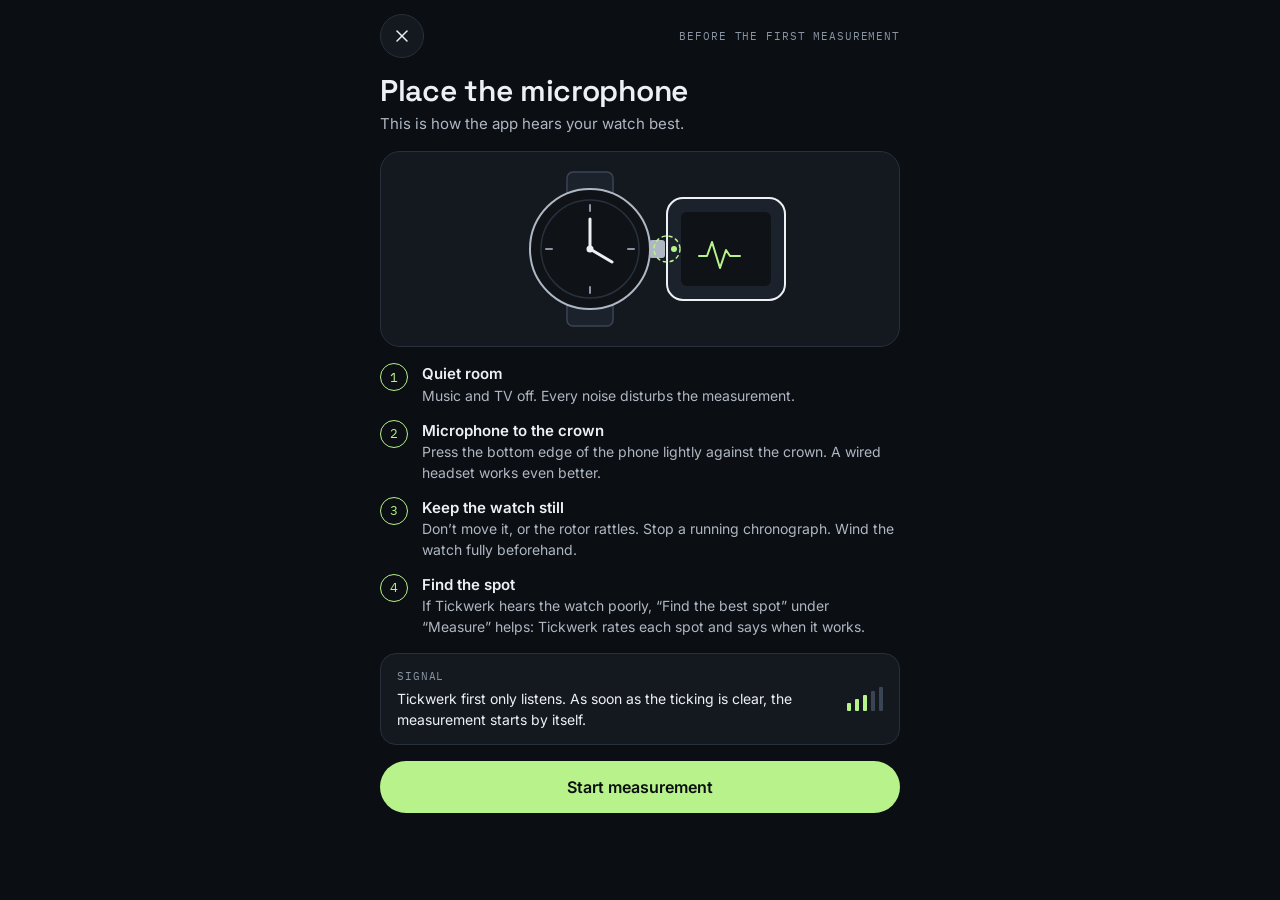
==== commit d03ebd19: "Testversion 0.7.0 Position finden (Messen, Lagen-Test, Regulieren): geführte Suche nach der besten S" ====
--- a/tickwerk-app-0.1/index.html
+++ b/tickwerk-app-0.1/index.html
@@ -66,7 +66,8 @@
       <button type="button" class="btn-ghost small" id="mGrOpen" hidden>Zum Gangreserve-Test</button>
     </div>
     <p class="status center-status" id="status" data-kind="">«Messen» tippen und die Unterkante des Handys an die Krone halten.</p>
-    <div class="actions center" id="mSearch" hidden><button type="button" class="btn-ghost small" id="mForce">Jetzt messen</button></div>
+    <div class="actions center" id="mSearch" hidden><button type="button" class="btn-ghost small" id="mForce">Jetzt messen</button><button type="button" class="btn-ghost small" id="mFindRun">Position finden</button></div>
+    <div class="actions center" id="mPre"><button type="button" class="btn-ghost small" id="mFindBtn">Position finden</button><button type="button" class="btn-ghost small" id="mCondBtn" aria-haspopup="dialog">Bedingungen</button></div>
     <div class="notice" id="mQuartz" hidden>
       <p>Das klingt nach einer Quarzuhr: ein Schritt pro Sekunde. Mechanische Uhren ticken 5- bis 10-mal pro Sekunde. Eine Quarzuhr misst Tickwerk nicht als Uhr, aber mit ihr lässt sich die Handy-Uhr eichen.</p>
       <button type="button" class="btn-ghost small" id="mQuartzGo">Handy-Uhr damit eichen</button>
@@ -75,6 +76,13 @@
     <div class="notice" id="bphWarn" hidden>
       <p id="bphWarnText"></p>
       <button type="button" class="btn-ghost small" id="bphFix"></button>
+    </div>
+    <div class="notice" id="mFind" hidden>
+      <p id="mFindText"></p>
+      <button type="button" class="btn-ghost small" id="mFindGo">Position finden</button>
+    </div>
+    <div class="notice" id="mLow" hidden>
+      <p id="mLowText"></p>
     </div>
 
     <div class="mlist">
@@ -380,9 +388,14 @@
       <div class="level" aria-hidden="true"><div class="level-fill" id="pLevel"></div></div>
     </div>
     <p class="status" id="pStatus" data-kind=""></p>
-    <div class="actions center" id="pSearch" hidden><button type="button" class="btn-ghost small" id="pForce">Jetzt messen</button></div>
+    <div class="notice" id="pFind" hidden>
+      <p id="pFindText"></p>
+      <button type="button" class="btn-ghost small" id="pFindGo">Position finden</button>
+    </div>
+    <div class="actions center" id="pSearch" hidden><button type="button" class="btn-ghost small" id="pForce">Jetzt messen</button><button type="button" class="btn-ghost small" id="pFindRun">Position finden</button></div>
     <button type="button" class="btn-primary btn-big" id="pStart"><span class="prog" id="pProg"></span><span class="btn-label" id="pStartLabel">Messen</span></button>
     <button type="button" class="btn-ghost btn-big" id="pAlt" hidden>Zur Auswahl</button>
+    <div class="actions center pre-row" id="pPre"><button type="button" class="btn-ghost small" id="pFindBtn">Position finden</button></div>
   </section>
 
   <!-- ======================= REGULIEREN ======================= -->
@@ -429,6 +442,7 @@
     </div>
     <p class="status" id="rStatus" data-kind=""></p>
     <button type="button" class="btn-primary btn-big" id="rStart"><span class="prog" id="rProg"></span><span class="btn-label" id="rStartLabel">Starten</span></button>
+    <div class="actions center pre-row" id="rPre"><button type="button" class="btn-ghost small" id="rFindBtn">Position finden</button></div>
     <p class="hint">Nach einer Verstellung kurz warten: Ändert sich der Gang, merkt Tickwerk das und mittelt neu. Selbst am Werk arbeiten nur, wenn du die Uhr sicher öffnen kannst. Sonst ist das eine Arbeit für den Uhrmacher.</p>
   </section>
 
@@ -550,6 +564,7 @@
       <li><span class="num">1</span><div><span class="step-t">Ruhiger Raum</span><span class="step-s">Musik und Fernseher aus. Jedes Geräusch stört die Messung.</span></div></li>
       <li><span class="num">2</span><div><span class="step-t">Mikrofon an die Krone</span><span class="step-s">Die Unterkante des Handys leicht an die Krone drücken. Mit einem Kabel-Headset klappt es noch besser.</span></div></li>
       <li><span class="num">3</span><div><span class="step-t">Uhr ruhig liegen lassen</span><span class="step-s">Nicht bewegen, sonst klappert der Rotor. Einen laufenden Chronographen stoppen. Die Uhr vorher voll aufziehen.</span></div></li>
+      <li><span class="num">4</span><div><span class="step-t">Stelle suchen</span><span class="step-s">Hört Tickwerk die Uhr schlecht, hilft «Position finden» unter «Messen»: Tickwerk bewertet jede Stelle und sagt, wann sie stimmt.</span></div></li>
     </ol>
     <div class="card signal-card">
       <div class="signal-txt"><span class="eyebrow">Signal</span><span>Tickwerk hört zuerst nur zu. Sobald das Ticken klar ist, startet die Messung von selbst.</span></div>
@@ -879,6 +894,57 @@
   </div>
 
   <!-- ======================= Genaue Zeit aus dem Internet: Zustimmung (0.6.5) ======================= -->
+  <div class="finder" id="findSheet" hidden>
+    <div class="find-panel" id="fdPanel" data-phase="listen" role="dialog" aria-modal="true" aria-labelledby="fdTitle">
+      <div class="bar">
+        <button type="button" class="back" id="fdBack"><svg viewBox="0 0 24 24" aria-hidden="true"><path d="M15 6l-6 6 6 6"/></svg><span>Abbrechen</span></button>
+        <span class="mono-sub" id="fdStep"></span>
+      </div>
+      <div class="find-main" aria-live="polite">
+        <span class="eyebrow">Position finden</span>
+        <h2 id="fdTitle">Ruhig halten</h2>
+        <p id="fdLead"></p>
+      </div>
+      <div class="find-count" aria-hidden="true"><span class="find-n" id="fdCount"></span><span class="find-t" id="fdCountT"></span></div>
+      <div class="find-now">
+        <span class="signal" id="fdSignal" data-level="0">
+          <svg viewBox="0 0 16 14" aria-hidden="true"><rect x="0" y="9" width="3" height="5" rx="1"/><rect x="4.3" y="6" width="3" height="8" rx="1"/><rect x="8.6" y="3" width="3" height="11" rx="1"/><rect x="12.9" y="0" width="3" height="14" rx="1"/></svg>
+          <span id="fdNow"></span>
+        </span>
+        <p class="hint" id="fdWhy"></p>
+      </div>
+      <ol class="find-spots" id="fdSpots" aria-label="Bisherige Stellen"></ol>
+      <div class="level" aria-hidden="true"><div class="level-fill" id="fdLevel"></div></div>
+      <div class="actions center">
+        <button type="button" class="btn-ghost" id="fdHere">Hier messen</button>
+        <button type="button" class="btn-ghost" id="fdAgain" hidden>Nochmals suchen</button>
+      </div>
+    </div>
+  </div>
+
+  <div class="sheet" id="condSheet" hidden>
+    <div class="sheet-panel" role="dialog" aria-modal="true" aria-labelledby="cdTitle">
+      <span class="eyebrow">Vor der Messung</span>
+      <h2 id="cdTitle">Bedingungen</h2>
+      <p>Freiwillig. Tickwerk schreibt die Angaben zu den Messungen der nächsten Stunde. So vergleichst du Messungen unter gleichen Bedingungen.</p>
+      <div class="field">
+        <span class="field-t" id="cdWdT">Aufzug</span>
+        <div class="seg seg-wide" role="radiogroup" aria-labelledby="cdWdT" id="cdWd">
+          <button type="button" role="radio" data-wd="v">Voll aufgezogen</button>
+          <button type="button" role="radio" data-wd="t">Nicht voll</button>
+          <button type="button" role="radio" data-wd="">Weiss nicht</button>
+        </div>
+        <p class="hint" id="cdWdHint"></p>
+      </div>
+      <div class="field">
+        <label class="field-t" for="cdTime">Die Uhr zeigt</label>
+        <div class="inline"><input type="time" id="cdTime"><button type="button" class="btn-ghost small" id="cdTimeX">Wie das Handy</button></div>
+        <p class="hint" id="cdTimeHint"></p>
+      </div>
+      <div class="actions"><button type="button" class="btn-primary" id="cdOk">Übernehmen</button><button type="button" class="btn-ghost" id="cdClear">Angaben löschen</button></div>
+    </div>
+  </div>
+
   <div class="sheet" id="netSheet" hidden>
     <div class="sheet-panel" role="dialog" aria-modal="true" aria-labelledby="ntTitle">
       <span class="eyebrow" id="ntEyebrow">Gang im Alltag</span>
--- a/tickwerk-app-0.1/app.css
+++ b/tickwerk-app-0.1/app.css
@@ -549,3 +549,39 @@
 .qoffer .qtake { align-self: flex-start; height: auto; min-height: 36px; padding-top: 6px; padding-bottom: 6px; text-align: left; white-space: normal; }
 /* 0.6.6: Karte «Mit Internetzeit eichen» */
 #calNet > :not(summary) { margin-top: 12px; }
+
+/* ---------- 0.7.0: Position finden (ganzer Bildschirm), Bedingungen ---------- */
+/* Die Klasse heisst «finder»: «find» trägt schon das Suchfeld im Formular der Uhr (.field.find) */
+.finder { position: fixed; inset: 0; z-index: 25; background: var(--bg); display: flex; justify-content: center; }
+.finder[hidden] { display: none; }
+.find-panel { width: 100%; max-width: 560px; display: flex; flex-direction: column; gap: 14px; overflow-y: auto; padding: calc(8px + env(safe-area-inset-top)) 20px calc(20px + env(safe-area-inset-bottom)); }
+.find-main { display: flex; flex-direction: column; gap: 6px; }
+.find-main h2 { margin: 0; font: 600 30px/1.12 var(--display); letter-spacing: -0.01em; }
+.find-main p { margin: 0; min-height: 4.4em; font-size: 15px; line-height: 1.45; color: var(--muted); }
+.find-count { flex: 1 1 auto; min-height: 132px; display: flex; flex-direction: column; align-items: center; justify-content: center; gap: 4px; }
+.find-n { min-height: 112px; font: 600 112px/1 var(--display); letter-spacing: -0.03em; font-variant-numeric: tabular-nums; color: var(--lume); }
+.find-t { min-height: 20px; font-size: 14px; color: var(--muted); text-align: center; }
+.find-now { display: flex; flex-direction: column; gap: 4px; min-height: 62px; }
+.find-now .signal { font-size: 15px; color: var(--text); white-space: normal; }
+.find-spots { list-style: none; margin: 0; padding: 0; display: flex; gap: 8px; align-items: flex-end; height: 64px; }
+.find-spots li { flex: 1 1 0; max-width: 44px; height: 100%; display: flex; flex-direction: column; justify-content: flex-end; align-items: center; gap: 4px; }
+.find-spots i { display: block; width: 100%; min-height: 3px; border-radius: 4px 4px 2px 2px; background: var(--line2); }
+.find-spots b { font: 500 11px var(--mono); color: var(--faint); }
+.find-spots li.best i { background: var(--tock); }
+.find-spots li.best b { color: var(--text); }
+.find-panel[data-phase="move"] .find-n { color: var(--warn); }
+.find-panel[data-phase="return"] .find-count { visibility: hidden; }
+/* Stelle stimmt: der ganze Bildschirm grün (beste von mehreren: blau), bis die Messung beginnt */
+.find-panel[data-phase="good"] { background: var(--lume); }
+.find-panel[data-phase="best"] { background: var(--tock); }
+.find-panel[data-phase="good"], .find-panel[data-phase="best"] { color: var(--bg); }
+.find-panel[data-phase="good"] :is(.eyebrow, .find-main p, .find-n, .find-t, .mono-sub, .back),
+.find-panel[data-phase="best"] :is(.eyebrow, .find-main p, .find-n, .find-t, .mono-sub, .back) { color: var(--bg); }
+.find-panel[data-phase="good"] :is(.find-now, .find-spots, .level, .actions),
+.find-panel[data-phase="best"] :is(.find-now, .find-spots, .level, .actions) { visibility: hidden; }
+#scr-measure.is-running #mPre, #pStart.running ~ .pre-row, #pStart:disabled ~ .pre-row, #rStart.running ~ .pre-row, #rStart:disabled ~ .pre-row { display: none; }
+#mCondBtn.set::before { content: ""; display: inline-block; width: 7px; height: 7px; margin-right: 7px; border-radius: 50%; background: var(--lume); vertical-align: 1px; }
+.seg.seg-wide { display: flex; align-self: stretch; }
+.seg-wide button { flex: 1 1 0; min-width: 0; padding: 0 4px; }
+input[type="time"] { height: 46px; min-width: 132px; border-radius: 10px; border: 1px solid var(--line); background: var(--inset); color: var(--text); font: 500 15px var(--mono); padding: 0 12px; color-scheme: dark; }
+#condSheet .field { margin-top: 4px; }
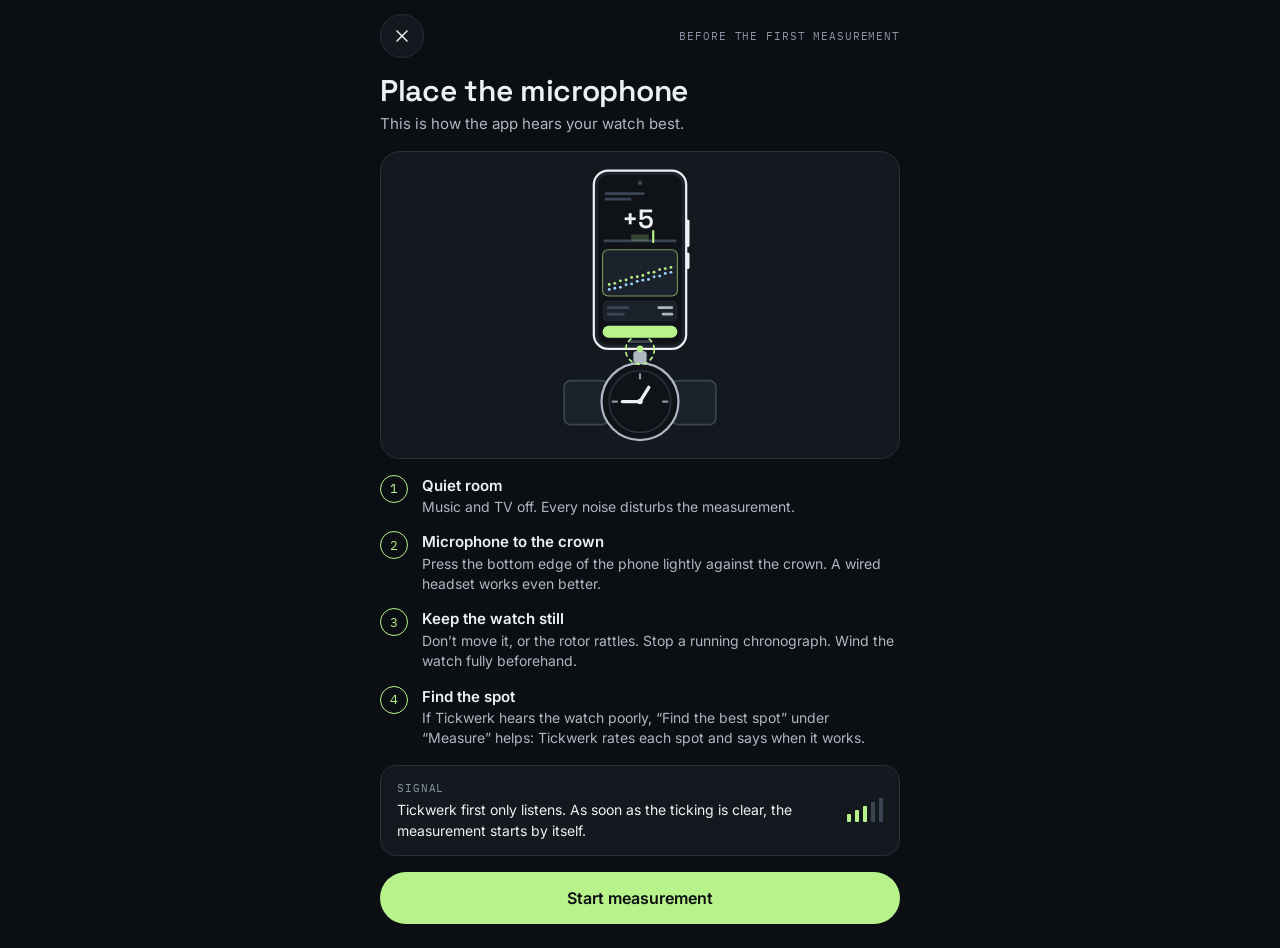
==== commit 9b72d94b: "Testversion 0.7.2 Messen aus einem Guss (kein Countdown beim Start von selbst, durchgehender Papiers" ====
--- a/tickwerk-app-0.1/index.html
+++ b/tickwerk-app-0.1/index.html
@@ -66,8 +66,6 @@
       <button type="button" class="btn-ghost small" id="mGrOpen" hidden>Zum Gangreserve-Test</button>
     </div>
     <p class="status center-status" id="status" data-kind="">«Messen» tippen und die Unterkante des Handys an die Krone halten.</p>
-    <div class="actions center" id="mSearch" hidden><button type="button" class="btn-ghost small" id="mForce">Jetzt messen</button><button type="button" class="btn-ghost small" id="mFindRun">Position finden</button></div>
-    <div class="actions center" id="mPre"><button type="button" class="btn-ghost small" id="mFindBtn">Position finden</button><button type="button" class="btn-ghost small" id="mCondBtn" aria-haspopup="dialog">Bedingungen</button></div>
     <div class="notice" id="mQuartz" hidden>
       <p>Das klingt nach einer Quarzuhr: ein Schritt pro Sekunde. Mechanische Uhren ticken 5- bis 10-mal pro Sekunde. Eine Quarzuhr misst Tickwerk nicht als Uhr, aber mit ihr lässt sich die Handy-Uhr eichen.</p>
       <button type="button" class="btn-ghost small" id="mQuartzGo">Handy-Uhr damit eichen</button>
@@ -109,7 +107,7 @@
           <span id="mSignalText">kein Signal</span><button type="button" class="info" data-info="signal" aria-label="Erklärung: Signal"></button>
         </span>
       </div>
-      <canvas class="plot" id="mTape" height="84" aria-label="Papierstreifen"></canvas>
+      <canvas class="plot" id="mTape" height="76" aria-label="Papierstreifen"></canvas>
       <div class="level" aria-hidden="true"><div class="level-fill" id="levelFill"></div></div>
     </div>
     <details class="card details" id="mDetails">
@@ -118,7 +116,12 @@
       <p class="hint" id="mDetailHint">Grün: Tick, blau: Tack. Gestrichelt: Auslösung und Fall.</p>
     </details>
 
-    <button type="button" class="btn-primary btn-big" id="mStart"><span class="prog" id="mProg"></span><span class="btn-label" id="mStartLabel">Messen</span></button>
+    <!-- seit 0.7.2: «Position finden» und «Bedingungen» sitzen direkt über dem Hauptknopf und bleiben mit ihm über der Tableiste stehen -->
+    <div class="dock" id="mDock">
+      <div class="actions center" id="mSearch" hidden><button type="button" class="btn-ghost small" id="mForce">Jetzt messen</button><button type="button" class="btn-ghost small" id="mFindRun">Position finden</button></div>
+      <div class="actions center" id="mPre"><button type="button" class="btn-ghost small" id="mFindBtn">Position finden</button><button type="button" class="btn-ghost small" id="mCondBtn" aria-haspopup="dialog">Bedingungen</button></div>
+      <button type="button" class="btn-primary btn-big" id="mStart"><span class="prog" id="mProg"></span><span class="btn-label" id="mStartLabel">Messen</span></button>
+    </div>
     <div class="actions center" id="mActions">
       <button type="button" class="btn-ghost small" id="imgBtn" hidden>Als Bild teilen</button>
       <button type="button" class="btn-ghost small" id="shareBtn" hidden>Aufnahme teilen (WAV)<span class="pro-tag">Pro</span></button>
@@ -543,21 +546,36 @@
       <p class="lead">So hört die App das Ticken deiner Uhr am besten.</p>
     </div>
     <figure class="guide-fig">
-      <svg viewBox="0 0 310 170" role="img" aria-label="Die Unterkante des Handys mit dem Mikrofon berührt die Krone der Uhr">
-        <rect x="82" y="8" width="46" height="26" rx="6" class="g-strap"/>
-        <rect x="82" y="136" width="46" height="26" rx="6" class="g-strap"/>
-        <circle cx="105" cy="85" r="60" class="g-case"/>
-        <circle cx="105" cy="85" r="49" class="g-ring"/>
-        <path d="M105 41v6M105 123v6M61 85h6M143 85h6" class="g-idx"/>
-        <path d="M105 85L105 55" class="g-hand"/>
-        <path d="M105 85L127 98" class="g-hand"/>
-        <circle cx="105" cy="85" r="3.5" class="g-pin"/>
-        <rect x="164" y="76" width="16" height="18" rx="3" class="g-crown"/>
-        <rect x="182" y="34" width="118" height="102" rx="16" class="g-phone"/>
-        <rect x="196" y="48" width="90" height="74" rx="6" class="g-screen"/>
-        <circle cx="189" cy="85" r="3" class="g-mic"/>
-        <circle cx="182" cy="85" r="13" class="g-wave"/>
-        <path d="M214 92h8l5-14 8 26 6-18 4 6h10" class="g-pulse"/>
+      <svg class="g-tall" viewBox="55 0 200 256" role="img" aria-label="Die Unterkante des Handys mit dem Mikrofon berührt die Krone der Uhr">
+        <!-- seit 0.7.2 neu gezeichnet: das Handy aufrecht und als Handy zu erkennen, auf dem Bildschirm die Messansicht mit dem
+             Papierstreifen (Wunsch vom 13.11.2026); seine Unterkante mit dem Mikrofon liegt an der Krone der Uhr darunter -->
+        <rect x="86" y="197" width="40" height="40" rx="6" class="g-strap"/>
+        <rect x="184" y="197" width="40" height="40" rx="6" class="g-strap"/>
+        <circle cx="155" cy="216" r="35" class="g-case"/>
+        <circle cx="155" cy="216" r="28" class="g-ring"/>
+        <path d="M155 191v4M130 216h4M176 216h4" class="g-idx"/>
+        <path d="M155 216L139 216" class="g-hand"/>
+        <path d="M155 216L163 203" class="g-hand"/>
+        <circle cx="155" cy="216" r="2.5" class="g-pin"/>
+        <rect x="149" y="170" width="12" height="11" rx="3" class="g-crown"/>
+        <path d="M198.5 52v22M198.5 82v12" class="g-btn"/>
+        <rect x="113" y="6" width="84" height="162" rx="13" class="g-phone"/>
+        <rect x="117" y="10" width="76" height="154" rx="9" class="g-screen"/>
+        <circle cx="155" cy="17" r="2" class="g-cam"/>
+        <path d="M124 27h34M124 32h22" class="g-ui"/>
+        <text x="153" y="58" class="g-val">+5</text>
+        <path d="M123 70h64" class="g-ui"/>
+        <rect x="147" y="64" width="16" height="6" class="g-band"/>
+        <path d="M167 61v10" class="g-mark"/>
+        <rect x="121" y="78" width="68" height="42" rx="5" class="g-card"/>
+        <g class="g-tick"><circle cx="127.0" cy="109.5" r="1.3"/><circle cx="132.1" cy="108.5" r="1.3"/><circle cx="137.2" cy="106.2" r="1.3"/><circle cx="142.3" cy="105.5" r="1.3"/><circle cx="147.4" cy="103.1" r="1.3"/><circle cx="152.5" cy="102.5" r="1.3"/><circle cx="157.6" cy="101.4" r="1.3"/><circle cx="162.7" cy="99.0" r="1.3"/><circle cx="167.8" cy="98.3" r="1.3"/><circle cx="172.9" cy="96.0" r="1.3"/><circle cx="178.0" cy="95.1" r="1.3"/><circle cx="183.1" cy="94.0" r="1.3"/></g>
+        <g class="g-tock"><circle cx="127.0" cy="114.0" r="1.3"/><circle cx="132.1" cy="113.0" r="1.3"/><circle cx="137.2" cy="112.1" r="1.3"/><circle cx="142.3" cy="109.8" r="1.3"/><circle cx="147.4" cy="109.0" r="1.3"/><circle cx="152.5" cy="106.7" r="1.3"/><circle cx="157.6" cy="105.6" r="1.3"/><circle cx="162.7" cy="104.9" r="1.3"/><circle cx="167.8" cy="102.6" r="1.3"/><circle cx="172.9" cy="101.9" r="1.3"/><circle cx="178.0" cy="99.5" r="1.3"/><circle cx="183.1" cy="98.5" r="1.3"/></g>
+        <rect x="121" y="124" width="68" height="19" rx="4" class="g-tile"/>
+        <path d="M126 130.5h18M126 136.5h14" class="g-ui"/><path d="M172 130.5h12M176 136.5h8" class="g-uiv"/>
+        <rect x="121" y="147" width="68" height="11" rx="5.5" class="g-main"/>
+        <path d="M145 161.5h20" class="g-bar"/>
+        <circle cx="155" cy="168" r="3" class="g-mic"/>
+        <circle cx="155" cy="169" r="13" class="g-wave"/>
       </svg>
     </figure>
     <ol class="steps">
--- a/tickwerk-app-0.1/app.css
+++ b/tickwerk-app-0.1/app.css
@@ -194,7 +194,11 @@
 .bar-col.weak i { background: rgba(138, 149, 163, 0.4); }
 .bar-col b { position: absolute; left: 50%; transform: translateX(-50%); font: 400 10px var(--mono); color: var(--muted); white-space: nowrap; }
 .bar-labels { display: flex; justify-content: space-around; gap: 4px; margin-top: -4px; }
-.bar-labels span { flex: 1 1 0; max-width: 44px; text-align: center; font: 400 11px var(--mono); color: var(--faint); white-space: nowrap; }
+/* Die Daten unter den Balken dürfen schmaler werden als ihr Text und stehen dann mittig über ihrem Platz hinaus (0.7.2). Vorher
+   hielt jedes Datum seine volle Breite: Acht Daten mit zweistelligem Tag («14.11.») machten die Seite auf 360 px breiten
+   Handys 9 px zu breit (gefunden von der Optik-Prüfung in der Nacht auf den 14.11.2026). */
+.bar-labels span { flex: 1 1 0; min-width: 0; max-width: 44px; display: flex; justify-content: center; font: 400 11px var(--mono); color: var(--faint); white-space: nowrap; }
+@media (max-width: 370px) { .bar-labels span { font-size: 10px; } }
 .insight { display: flex; gap: 12px; align-items: flex-start; padding: 14px 16px; border-radius: 16px; background: var(--lume-tint); }
 .insight svg { width: 22px; height: 22px; flex-shrink: 0; stroke-width: 2; color: var(--lume); }
 .insight.warn { background: var(--warn-soft); }
@@ -323,7 +327,22 @@
 .g-screen { fill: var(--inset); stroke: none; }
 .g-mic { fill: var(--lume); stroke: none; }
 .g-wave { stroke: var(--lume); stroke-width: 1.5; stroke-dasharray: 3 4; }
-.g-pulse { stroke: var(--lume); stroke-width: 2; }
+/* 0.7.2: Das Handy steht aufrecht und zeigt die Messansicht mit dem Papierstreifen: Kamera, Tasten, Wischleiste; auf dem
+   Bildschirm Name, Wert, Skala, Papierstreifen (Tick grün, Tack blau), Werte und der Knopf. Schmaler als die Karte, weil hoch. */
+.guide-fig svg.g-tall { max-width: 220px; }
+.g-cam { fill: var(--line2); stroke: none; }
+.g-btn { stroke: var(--text); stroke-width: 3; }
+.g-bar { stroke: var(--line2); stroke-width: 2.5; }
+.g-ui { stroke: var(--line2); stroke-width: 2.5; }
+.g-uiv { stroke: var(--muted); stroke-width: 2.5; }
+.g-val { fill: var(--text); stroke: none; font: 600 24px var(--display); text-anchor: middle; }
+.g-band { fill: rgba(184, 242, 138, 0.22); stroke: none; }
+.g-mark { stroke: var(--lume); stroke-width: 2; }
+.g-card { fill: var(--raise); stroke: rgba(184, 242, 138, 0.6); stroke-width: 1; }
+.g-tile { fill: var(--raise); stroke: none; }
+.g-tick { fill: var(--lume); stroke: none; }
+.g-tock { fill: var(--tock); stroke: none; }
+.g-main { fill: var(--lume); stroke: none; }
 .steps { list-style: none; margin: 0; padding: 0; display: flex; flex-direction: column; gap: 14px; }
 .steps li { display: flex; gap: 14px; align-items: flex-start; }
 .steps .num { flex-shrink: 0; width: 28px; height: 28px; border-radius: 14px; border: 1px solid var(--lume); color: var(--lume); display: flex; align-items: center; justify-content: center; font: 400 13px var(--mono); }
@@ -403,8 +422,14 @@
 .prose p { margin: 0; font-size: 14.5px; line-height: 1.55; color: var(--muted); }
 a.back { text-decoration: none; }
 
-/* Hauptknopf bleibt über der Tableiste sichtbar */
-#mStart { position: sticky; bottom: calc(var(--tabbar) + env(safe-area-inset-bottom) + 12px); z-index: 5; box-shadow: 0 6px 24px 8px rgba(11, 14, 18, 0.9); }
+/* Hauptknopf bleibt über der Tableiste sichtbar. Seit 0.7.2 mit der Zeile darüber («Position finden», «Bedingungen» oder
+   «Jetzt messen»): Beides steht in .dock und bleibt zusammen stehen; der dunkle Grund verhindert, dass der Inhalt durchscheint. */
+.dock { position: sticky; bottom: calc(var(--tabbar) + env(safe-area-inset-bottom) + 12px); z-index: 5; display: flex; flex-direction: column; gap: 8px; }
+/* der Grund ragt seitlich nur so weit hinaus, wie der Rand der Seite auf schmalen Handys breit ist (14 px): Mehr gäbe einen
+   waagrechten Überlauf (bei 360 px Breite gefunden von der Optik-Prüfung, 14.11.2026) */
+.dock::before { content: ""; position: absolute; z-index: -1; left: -14px; right: -14px; top: -18px; bottom: -14px; background: linear-gradient(to bottom, rgba(11, 14, 18, 0) 0, var(--bg) 16px); }
+.dock .btn-ghost { background: var(--bg); }
+.dock .actions { gap: 8px; }
 #lNext, #pStart { position: sticky; bottom: calc(env(safe-area-inset-bottom) + 12px); z-index: 5; box-shadow: 0 6px 24px 8px rgba(11, 14, 18, 0.9); }
 .bar .back { min-width: 0; }
 .bar .back span { white-space: nowrap; overflow: hidden; text-overflow: ellipsis; max-width: 58vw; }
@@ -465,16 +490,36 @@
 .card-head { display: flex; flex-direction: column; gap: 2px; }
 
 /* ---------- 0.6.2 ---------- */
-/* Messen: alles Wichtige ohne Scrollen. Während der Aufnahme rückt der Papierstreifen über die Werte,
-   nach der Messung steht «Gespeichert …» unter dem Papierstreifen. */
+/* Messen: alles Wichtige ohne Scrollen. Seit 0.7.2 bleibt die Anordnung in allen Phasen gleich (vorher rückte der
+   Papierstreifen beim Start über die Werte und am Ende zurück): Wert, Skala, Status, Werte, Papierstreifen. Die Werte stehen
+   oben, damit sie im Ergebnis auch auf kleinen Bildschirmen nie unter den Knöpfen liegen. Nach der Messung steht
+   «Gespeichert …» unter dem Papierstreifen; oben steht dann die Wertung. */
 main { padding-top: calc(14px + env(safe-area-inset-top)); }
-#scr-measure { gap: 12px; }
-#scr-measure .mrow { min-height: 42px; }
+#scr-measure { gap: 10px; }
+#scr-measure .mrow { min-height: 40px; }
+#scr-measure .tape-card { padding: 10px 14px; }
+#mDock { gap: 6px; }
+#mDock .btn-ghost.small { min-height: 34px; }
 #scr-measure .scale-track { height: 34px; }
 #scr-measure .center-status, #scr-measure #mVerdict + .center-status { margin-top: -2px; }
-#mDetails, #mStart, #mActions { order: 2; }
-#scr-measure.is-running .mlist, #scr-measure.is-running #mFree { order: 1; }
 #scr-measure.has-result #status { order: 1; }
+#mDetails { order: 2; }
+#mDock { order: 3; }
+#mActions { order: 4; }
+/* Der Status hält Platz für zwei Zeilen frei: Wechselt der Text zwischen ein- und zweizeilig, rutscht darunter nichts */
+#scr-measure:not(.has-result) #status, #scr-measure #mVerdict { min-height: 40px; }
+#scr-measure #mVerdict { margin-top: -2px; }
+/* Der Countdown ist so hoch wie der Wert, den er ersetzt: Darunter verschiebt sich nichts (vorher 26 px) */
+#mCountBox .count-box { height: 84px; gap: 2px; }
+#mCountBox .count-n { font-size: 60px; }
+#mCountBox .count-t { font-size: 13px; }
+@media (max-width: 370px) { #mCountBox .count-box { height: 68px; } #mCountBox .count-n { font-size: 46px; } }
+/* Solange die Messzeit läuft, ist der Papierstreifen grün gerahmt: das Zeichen «jetzt zählt es» (statt des Countdowns) */
+#scr-measure.is-go .tape-card, #scr-lpos.is-go .lp-live { border-color: rgba(184, 242, 138, 0.5); }
+/* Lagen-Test und Regulieren: «Position finden» steht wie beim Messen über dem Startknopf. Die Reihenfolge im Dokument bleibt
+   (die Zeile wird über «Knopf läuft» ausgeblendet, siehe unten); verschoben wird nur die Darstellung. */
+#scr-lpos #pStart, #scr-lpos #pAlt, #scr-reg #rStart { order: 1; }
+#scr-reg > .hint { order: 2; }
 .chip select { padding: 0 28px 0 13px; }
 .chip::after { right: 12px; }
 .chip-btn { padding: 0 13px; }
@@ -579,7 +624,7 @@
 .find-panel[data-phase="best"] :is(.eyebrow, .find-main p, .find-n, .find-t, .mono-sub, .back) { color: var(--bg); }
 .find-panel[data-phase="good"] :is(.find-now, .find-spots, .level, .actions),
 .find-panel[data-phase="best"] :is(.find-now, .find-spots, .level, .actions) { visibility: hidden; }
-#scr-measure.is-running #mPre, #pStart.running ~ .pre-row, #pStart:disabled ~ .pre-row, #rStart.running ~ .pre-row, #rStart:disabled ~ .pre-row { display: none; }
+#scr-measure.is-running #mPre, #scr-measure.is-busy #mPre, #pStart.running ~ .pre-row, #pStart:disabled ~ .pre-row, #rStart.running ~ .pre-row, #rStart:disabled ~ .pre-row { display: none; }
 #mCondBtn.set::before { content: ""; display: inline-block; width: 7px; height: 7px; margin-right: 7px; border-radius: 50%; background: var(--lume); vertical-align: 1px; }
 .seg.seg-wide { display: flex; align-self: stretch; }
 .seg-wide button { flex: 1 1 0; min-width: 0; padding: 0 4px; }
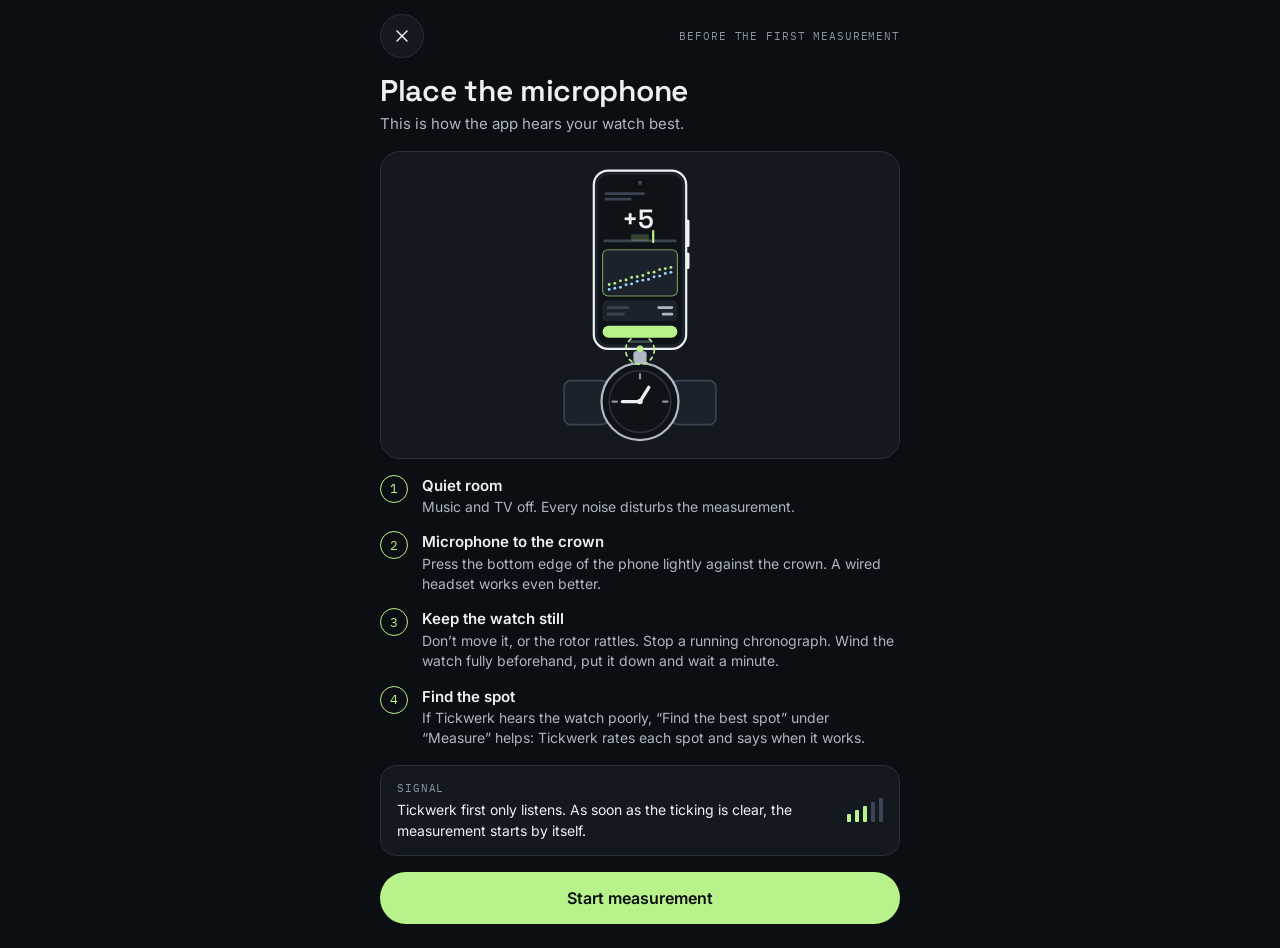
==== commit 32c4a056: "Testversion 0.7.3 Störung in der Messung erkennen und nennen (Sekunden im Text, Abschnitt im Papiers" ====
--- a/tickwerk-app-0.1/index.html
+++ b/tickwerk-app-0.1/index.html
@@ -581,7 +581,7 @@
     <ol class="steps">
       <li><span class="num">1</span><div><span class="step-t">Ruhiger Raum</span><span class="step-s">Musik und Fernseher aus. Jedes Geräusch stört die Messung.</span></div></li>
       <li><span class="num">2</span><div><span class="step-t">Mikrofon an die Krone</span><span class="step-s">Die Unterkante des Handys leicht an die Krone drücken. Mit einem Kabel-Headset klappt es noch besser.</span></div></li>
-      <li><span class="num">3</span><div><span class="step-t">Uhr ruhig liegen lassen</span><span class="step-s">Nicht bewegen, sonst klappert der Rotor. Einen laufenden Chronographen stoppen. Die Uhr vorher voll aufziehen.</span></div></li>
+      <li><span class="num">3</span><div><span class="step-t">Uhr ruhig liegen lassen</span><span class="step-s">Nicht bewegen, sonst klappert der Rotor. Einen laufenden Chronographen stoppen. Die Uhr vorher voll aufziehen, hinlegen und eine Minute warten.</span></div></li>
       <li><span class="num">4</span><div><span class="step-t">Stelle suchen</span><span class="step-s">Hört Tickwerk die Uhr schlecht, hilft «Position finden» unter «Messen»: Tickwerk bewertet jede Stelle und sagt, wann sie stimmt.</span></div></li>
     </ol>
     <div class="card signal-card">
@@ -923,7 +923,7 @@
         <h2 id="fdTitle">Ruhig halten</h2>
         <p id="fdLead"></p>
       </div>
-      <div class="find-count" aria-hidden="true"><span class="find-n" id="fdCount"></span><span class="find-t" id="fdCountT"></span></div>
+      <div class="find-count"><button type="button" class="btn-primary btn-big" id="fdNext">Stelle prüfen</button><span class="find-n" id="fdCount" aria-hidden="true"></span><span class="find-t" id="fdCountT" aria-hidden="true"></span></div>
       <div class="find-now">
         <span class="signal" id="fdSignal" data-level="0">
           <svg viewBox="0 0 16 14" aria-hidden="true"><rect x="0" y="9" width="3" height="5" rx="1"/><rect x="4.3" y="6" width="3" height="8" rx="1"/><rect x="8.6" y="3" width="3" height="11" rx="1"/><rect x="12.9" y="0" width="3" height="14" rx="1"/></svg>
--- a/tickwerk-app-0.1/app.css
+++ b/tickwerk-app-0.1/app.css
@@ -614,7 +614,10 @@
 .find-spots b { font: 500 11px var(--mono); color: var(--faint); }
 .find-spots li.best i { background: var(--tock); }
 .find-spots li.best b { color: var(--text); }
-.find-panel[data-phase="move"] .find-n { color: var(--warn); }
+/* «Jetzt verschieben»: statt der Zahl der Knopf «Stelle prüfen»; in allen anderen Phasen ist er weg */
+.find-count .btn-primary { display: none; max-width: 320px; }
+.find-panel[data-phase="move"] .find-count .btn-primary { display: block; }
+.find-panel[data-phase="move"] :is(.find-n, .find-t) { display: none; }
 .find-panel[data-phase="return"] .find-count { visibility: hidden; }
 /* Stelle stimmt: der ganze Bildschirm grün (beste von mehreren: blau), bis die Messung beginnt */
 .find-panel[data-phase="good"] { background: var(--lume); }
